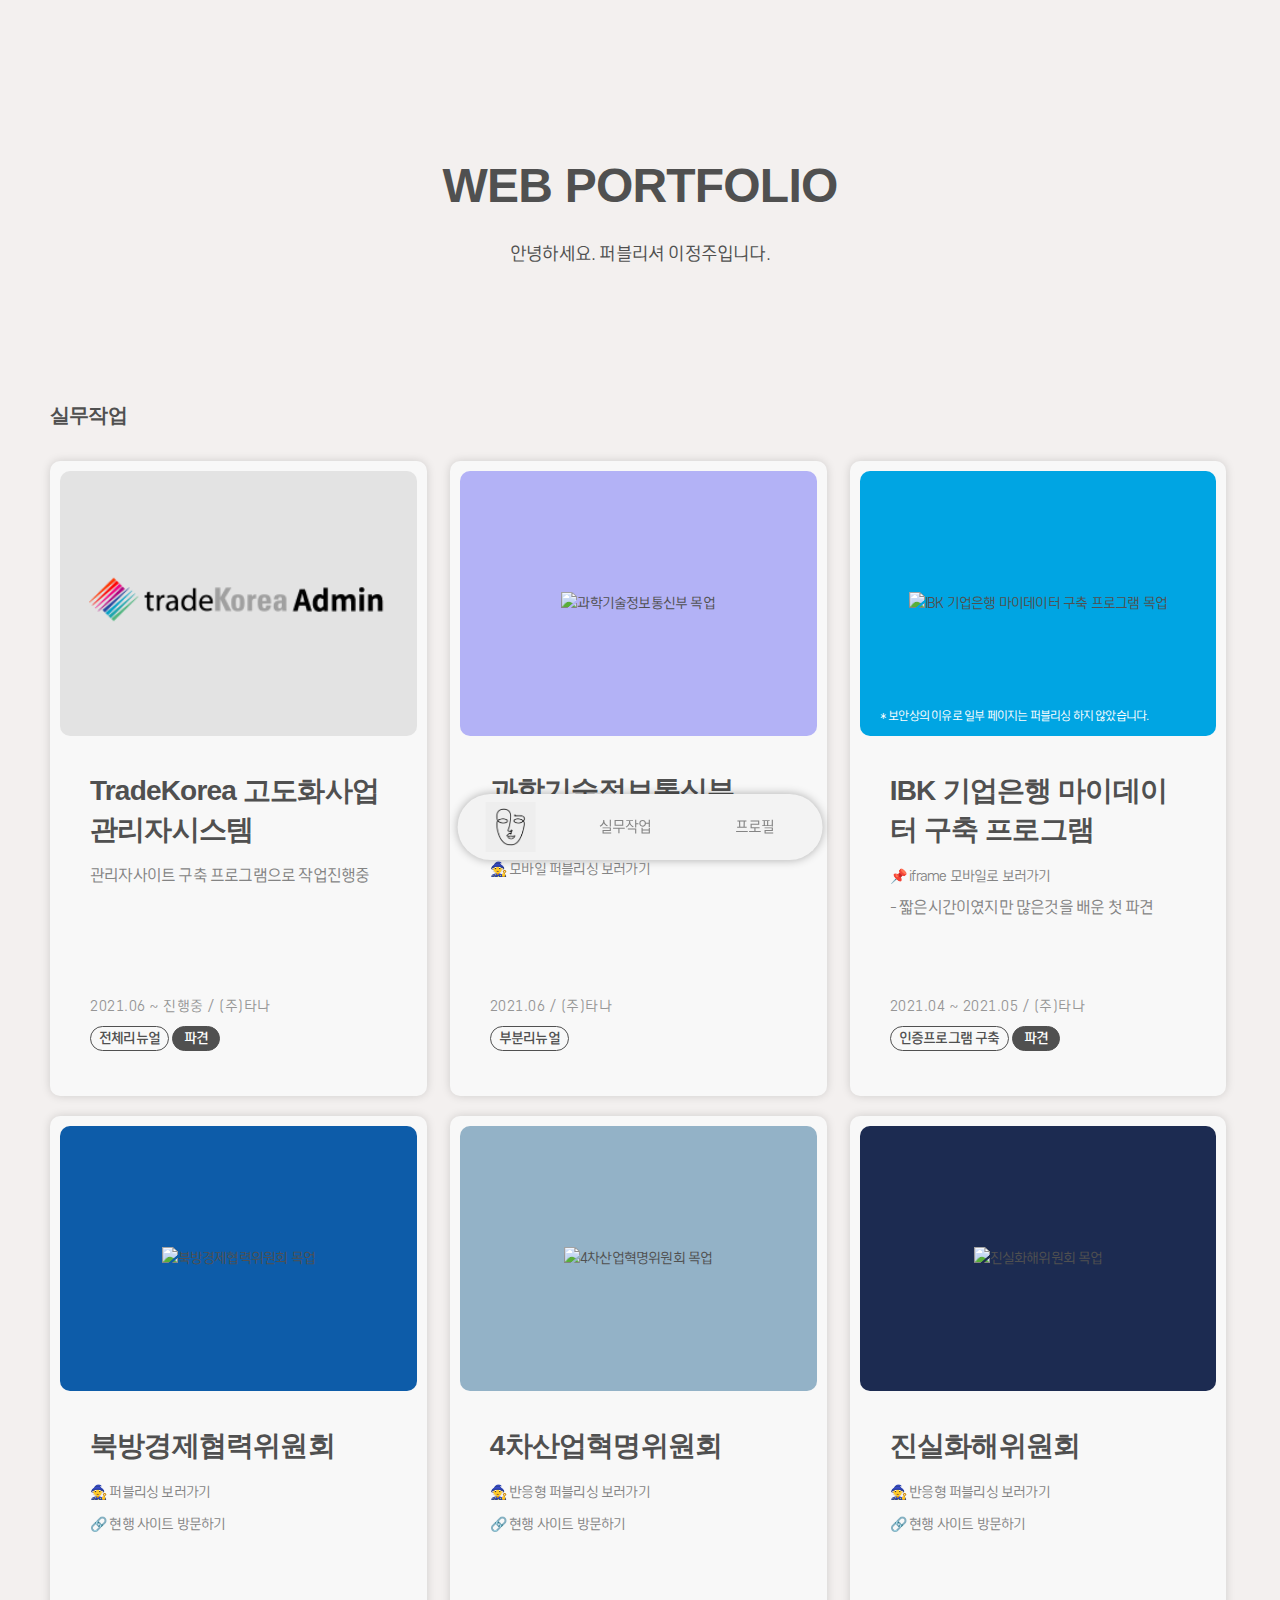
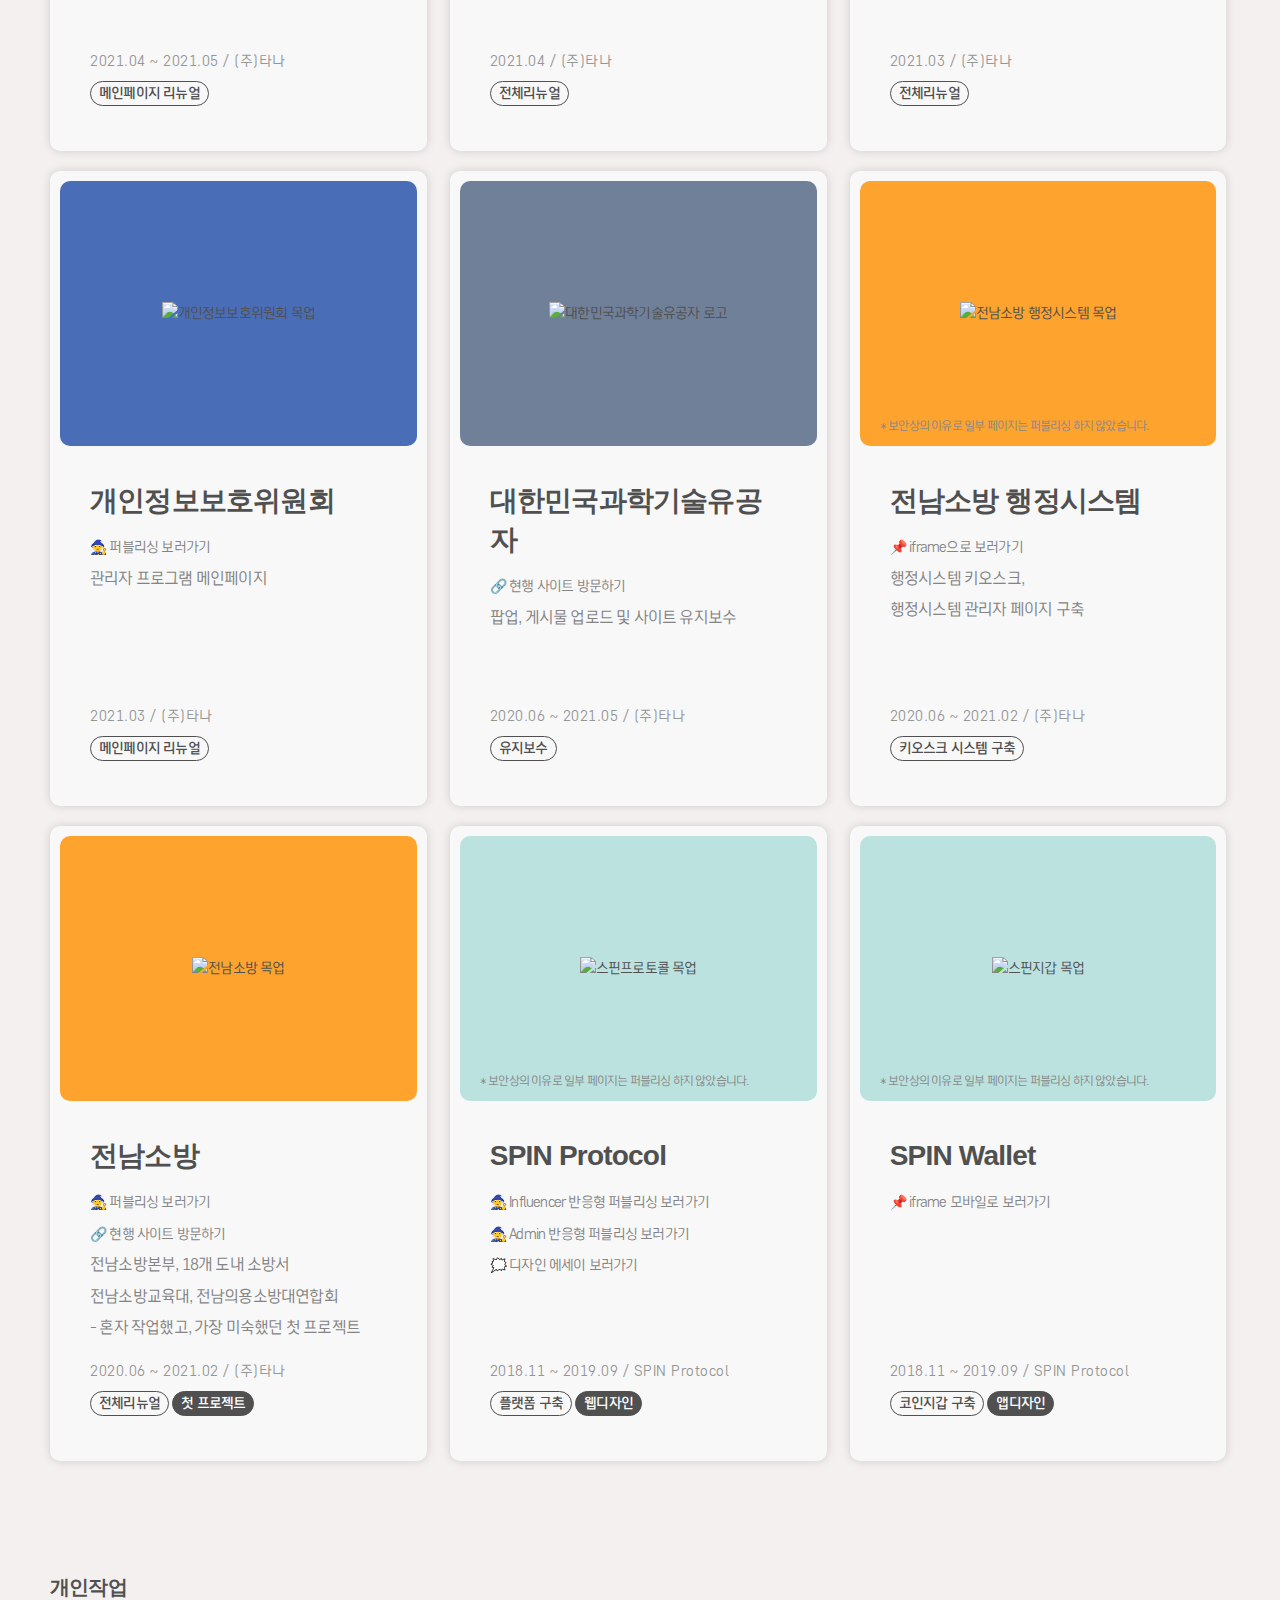
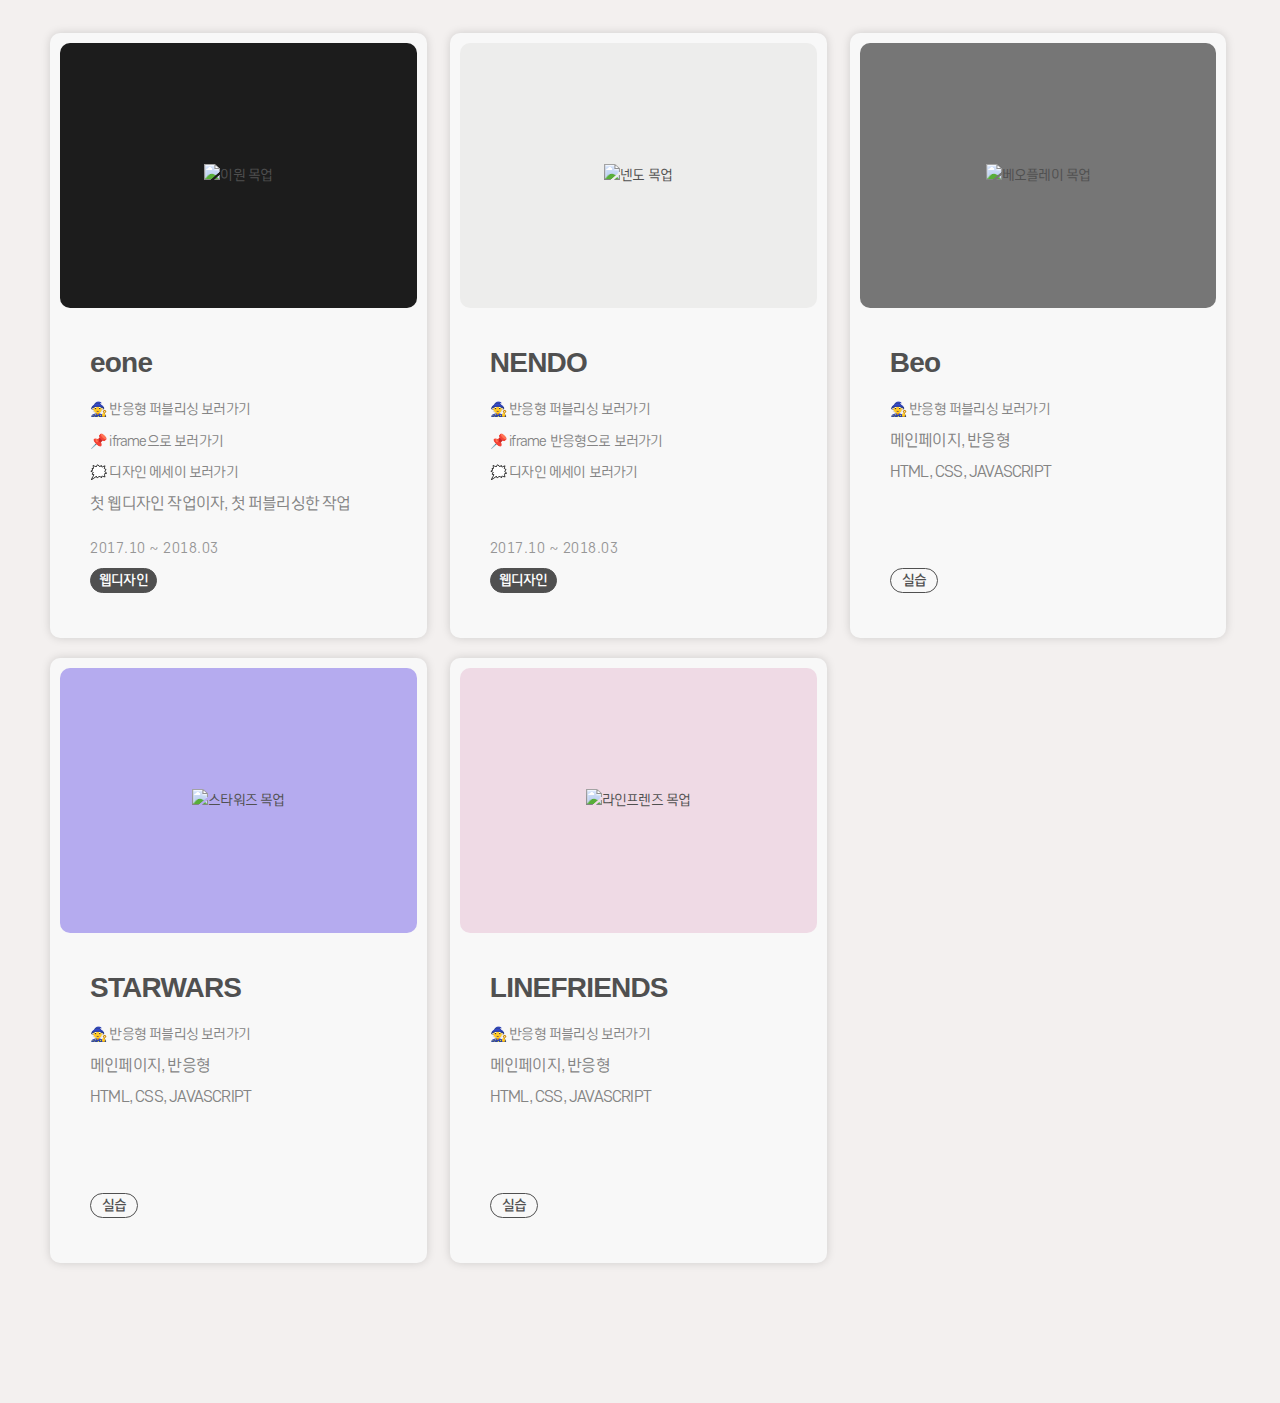
==== 2021/index.html @ 290781a1 "Add files via upload" ====
<!DOCTYPE html>
<html lang="ko">
<head>
    <title>2021 포트폴리오 작업</title>
    <meta charset="UTF-8"/>
    <meta http-equiv="X-UA-Compatible" content="IE=Edge"/>
    <meta name="viewport" content="width=device-width,initial-scale=1.0,minimum-scale=1.0,maximum-scale=1.0"/>
    <meta name="title" content="포트폴리오"/>
    <meta name="keywords" content="포트폴리오"/>
    <meta name="description" content="2021 이정주 포트폴리오에 대한 정보를 제공합니다."/>
    <link rel="stylesheet" href="css/2021_index.css" />
    <link rel="icon" href="images/favicon.ico" type="image/x-icon" />
    <script src="https://code.jquery.com/jquery-3.6.0.min.js" integrity="sha256-/xUj+3OJU5yExlq6GSYGSHk7tPXikynS7ogEvDej/m4=" crossorigin="anonymous"></script>
</head>
<body class="wrap">
	<header>
		<div class="container">
			<h1>WEB PORTFOLIO</h1>
			<p>안녕하세요. 퍼블리셔 이정주입니다.</p>
        </div>
	</header>
	<main>
		<div class="container">
<!-- s : 실무작업 -->
            <h2 id="work1">실무작업</h2>
            <ol class="area">
                <li>
                    <div class="thumb" style="background-color: #e3e3e3;">
                        <a href="#" target="_blank">
                            <img class="trk" src="images/logo_trk.png" alt="trk 고도화사업 관리자시스템"/>
                        </a>
                    </div>
                    <div class="inbox_wrap">
                        <h3 class="tit">TradeKorea 고도화사업 관리자시스템</h3>
                        <ul class="link">
                            <!-- <li><a href="#" target="_blank">🧙 반응형 퍼블리싱 보러가기</a></li> -->
                            <li>관리자사이트 구축 프로그램으로 작업진행중</li>
                        </ul>
                        <div class="sub">
                            <span class="info">2021.06 ~ 진행중 / (주)타나</span>
                            <em class="tag1">전체리뉴얼</em>
                            <em class="tag2">파견</em>
                        </div>
                    </div>
                </li>
                <li>
                    <div class="thumb" style="background-color: #b3b2f6;">
                        <a href="https://jungjooo.github.io/portfolio/tana/msit/login-msit.html" target="_blank">
                            <img src="https://jungjooo.github.io/portfolio/images/device_msit.png" alt="과학기술정보통신부 목업"/>
                        </a>
                    </div>
                    <div class="inbox_wrap">
                        <h3 class="tit">과학기술정보통신부</h3>
                        <ul class="link">
                            <li><a href="https://jungjooo.github.io/portfolio/tana/msit/login-msit.html" target="_blank">🧙 로그인 퍼블리싱 보러가기</a></li>
                            <li><a href="https://jungjooo.github.io/portfolio/tana/msit/main-msit-mobile.html" target="_blank">🧙 모바일 퍼블리싱 보러가기</a></li>
                            <!-- <li>클라이언트가 원하는 방식의 폴더관리와 기존에 있던 마크업을 유지하면서 클래스 추가로 작업하다보니 작은 프로젝트였지만 어려움이 있었다.</li> -->
                        </ul>
                        <div class="sub">
                            <span class="info">2021.06 / (주)타나</span>
                            <em class="tag1">부분리뉴얼</em>
                        </div>
                    </div>
                </li>
                <!-- <li>
                    <div class="thumb" style="background-color: #ffe2d8;">
                        <a href="#" target="_blank">
                            <img src="https://jungjooo.github.io/portfolio/images/device_tago.png" alt="tago 목업"/>
                        </a>
                    </div>
                    <div class="inbox_wrap">
                        <h3 class="tit">TAGO 타고</h3>
                        <ul class="link">
                            <li><a href="#" target="_blank">🔗 현행 사이트 방문하기</a></li>
                            <li>참여율 20%</li>
                        </ul>
                        <div class="sub">
                            <span class="info">2021.04 ~ 2021.05 / (주)타나</span>
                            <em class="tag1">신규사이트 구축</em>
                        </div>
                    </div>
                </li> -->
                <li>
                    <div class="thumb" style="background-color: #00a5e3;">
                        <a href="https://jungjooo.github.io/portfolio-design/iframe/mobile_ibk.html" target="_blank">
                            <img src="https://jungjooo.github.io/portfolio/images/device_ibk.png" alt="IBK 기업은행 마이데이터 구축 프로그램 목업"/>
                            <p class="cw">* 보안상의 이유로 일부 페이지는 퍼블리싱 하지 않았습니다.</p>
                        </a>
                    </div>
                    <div class="inbox_wrap">
                        <h3 class="tit">IBK 기업은행 마이데이터 구축 프로그램</h3>
                        <ul class="link">
                            <li><a href="https://jungjooo.github.io/portfolio-design/iframe/mobile_ibk.html" target="_blank">📌 iframe 모바일로 보러가기</a></li>
                            <li>- 짧은시간이였지만 많은것을 배운 첫 파견</li>
                            <!-- <li>파견, 기획, 디자인, 개발 부서와 협업하여 프로젝트를 진행</li> -->
                            <!-- <li>1달밖에 안되지만 가장 힘들었던 프로젝트, 왜냐하면 처음으로 혼자 파견을 나갔기 때문이다.
                                어떻게 이겨냈느냐면 처음써보는 웹스퀘어라서...그 부담감때문에 힘들었는데 개발자분들과의 협업으로 서로 양보하면서
                                마크업과 태그들을 정리하면서 프로젝트를 진행하였기 때문에 수월하게 진행할 수 있었던 것 같다.</li> -->
                        </ul>
                        <div class="sub">
                            <span class="info">2021.04 ~ 2021.05 / (주)타나</span>
                            <em class="tag1">인증프로그램 구축</em>
                            <em class="tag2">파견</em>
                        </div>
                    </div>
                </li>
                <li>
                    <div class="thumb" style="background-color: #0d5ca9;">
                        <a href="https://jungjooo.github.io/portfolio/tana/bukbang/main.html" target="_blank">
                            <img src="https://jungjooo.github.io/portfolio/images/device_bukbang.png" alt="북방경제협력위원회 목업"/>
                        </a>
                    </div>
                    <div class="inbox_wrap">
                        <h3 class="tit">북방경제협력위원회</h3>
                        <ul class="link">
                            <li><a href="https://jungjooo.github.io/portfolio/tana/bukbang/main.html" target="_blank">🧙 퍼블리싱 보러가기</a></li>
                            <li><a href="https://www.bukbang.go.kr/bukbang/" target="_blank">🔗 현행 사이트 방문하기</a></li>
                        </ul>
                        <div class="sub">
                            <span class="info">2021.04 ~ 2021.05 / (주)타나</span>
                            <em class="tag1">메인페이지 리뉴얼</em>
                        </div>
                    </div>
                </li>
                <li>
                    <div class="thumb" style="background-color: #93b2c7;">
                        <a href="https://jungjooo.github.io/portfolio/tana/4th-ir/directory.html" target="_blank">
                            <img src="https://jungjooo.github.io/portfolio/images/device_4th.png" alt="4차산업혁명위원회 목업"/>
                        </a>
                    </div>
                    <div class="inbox_wrap">
                        <h3 class="tit">4차산업혁명위원회</h3>
                        <ul class="link">
                            <li><a href="https://jungjooo.github.io/portfolio/tana/4th-ir/kr_main.html" target="_blank">🧙 반응형 퍼블리싱 보러가기</a></li>
                            <li><a href="https://www.4th-ir.go.kr/" target="_blank">🔗 현행 사이트 방문하기</a></li>
                        </ul>
                        <div class="sub">
                            <span class="info">2021.04 / (주)타나</span>
                            <em class="tag1">전체리뉴얼</em>
                        </div>
                    </div>
                </li>
                <li>
                    <div class="thumb" style="background-color: #1c2b51;">
                        <a href="https://jungjooo.github.io/portfolio/tana/jinsil/directory.html" target="_blank">
                            <img src="https://jungjooo.github.io/portfolio/images/device_jinsil.png" alt="진실화해위원회 목업"/>
                        </a>
                    </div>
                    <div class="inbox_wrap">
                        <h3 class="tit">진실화해위원회</h3>
                        <ul class="link">
                            <li><a href="https://jungjooo.github.io/portfolio/tana/jinsil/main.html" target="_blank">🧙 반응형 퍼블리싱 보러가기</a></li>
                            <li><a href="https://www.jinsil.go.kr/jinsil/" target="_blank">🔗 현행 사이트 방문하기</a></li>
                        </ul>
                        <div class="sub">
                            <span class="info">2021.03 / (주)타나</span>
                            <em class="tag1">전체리뉴얼</em>
                        </div>
                    </div>
                </li>
                <li>
                    <div class="thumb" style="background-color: #496eb7;">
                        <a href="https://jungjooo.github.io/portfolio/tana/pipc/login.html" target="_blank">
                            <img src="https://jungjooo.github.io/portfolio/images/device_pipc.png" alt="개인정보보호위원회 목업"/>
                        </a>
                    </div>
                    <div class="inbox_wrap">
                        <h3 class="tit">개인정보보호위원회</h3>
                        <ul class="link">
                            <li><a href="https://jungjooo.github.io/portfolio/tana/pipc/login.html" target="_blank">🧙 퍼블리싱 보러가기</a></li>
                            <li>관리자 프로그램 메인페이지</li>
                        </ul>
                        <div class="sub">
                            <span class="info">2021.03 / (주)타나</span>
                            <em class="tag1">메인페이지 리뉴얼</em>
                        </div>
                    </div>
                </li>
                <li>
                    <div class="thumb" style="background-color: #708099;">
                        <a href="https://www.koreascientists.kr/scientists/" target="_blank">
                            <img src="https://jungjooo.github.io/portfolio/images/device_scientists.png" alt="대한민국과학기술유공자 로고"/>
                        </a>
                    </div>
                    <div class="inbox_wrap">
                        <h3 class="tit">대한민국과학기술유공자</h3>
                        <ul class="link">
                            <li><a href="https://www.koreascientists.kr/scientists/" target="_blank">🔗 현행 사이트 방문하기</a></li>
                            <li>팝업, 게시물 업로드 및 사이트 유지보수</li>
                        </ul>
                        <div class="sub">
                            <span class="info">2020.06 ~ 2021.05 / (주)타나</span>
                            <em class="tag1">유지보수</em>
                        </div>  
                    </div>
                </li>
                <li>
                    <div class="thumb" style="background-color: #fea32d;">
                        <a href="https://jungjooo.github.io/portfolio-design/iframe/kiosk_jnsobangsystem.html" target="_blank">
                            <img src="https://jungjooo.github.io/portfolio/images/device_jnsobangsystem.png" alt="전남소방 행정시스템 목업"/>
                            <p>* 보안상의 이유로 일부 페이지는 퍼블리싱 하지 않았습니다.</p>
                        </a>
                    </div>
                    <div class="inbox_wrap">
                        <h3 class="tit">전남소방 행정시스템</h3>
                        <ul class="link">
                            <li><a href="https://jungjooo.github.io/portfolio-design/iframe/kiosk_jnsobangsystem.html" target="blank">📌 iframe으로 보러가기</a></li>
                            <li>행정시스템 키오스크,</li>
                            <li>행정시스템 관리자 페이지 구축</li>
                        </ul>
                        <div class="sub">
                            <span class="info">2020.06 ~ 2021.02 / (주)타나</span>
                            <em class="tag1">키오스크 시스템 구축</em>
                        </div>
                    </div>
                </li>
                <li>
                    <div class="thumb" style="background-color: #fea32d;">
                        <a href="https://jungjooo.github.io/portfolio/tana/tana/jnsobang/directory.html" target="_blank">
                            <img src="https://jungjooo.github.io/portfolio/images/device_jnsobang.png" alt="전남소방 목업"/>
                        </a>
                    </div>
                    <div class="inbox_wrap">
                        <h3 class="tit">전남소방</h3>
                        <ul class="link">
                            <li><a href="https://jungjooo.github.io/portfolio/tana/jnsobang/directory.html" target="_blank">🧙 퍼블리싱 보러가기</a></li>
                            <li><a href="https://www.jnsobang.go.kr/jnsobang/" target="_blank">🔗 현행 사이트 방문하기</a></li>
                            <li>전남소방본부, 18개 도내 소방서</li>
                            <li>전남소방교육대, 전남의용소방대연합회</li>
                            <li>- 혼자 작업했고, 가장 미숙했던 첫 프로젝트</li>
                            <!-- <li>이것을 계기로 파일과 폴더 정리의 중요성을 알게되었다.</li>
                            <li>처음으로 큰 프로젝트를 처음으로 맡아서 해보아서 다사다난했지만 많은 시행착오를 겪었고, 부족한점과 배워야할점을 실전경험을 통해 알 수 있었다.</li>
                            <li>scss로 작업하다가 회사공유파일에 넣고 작업하다가 파일이 손실이 되어서 남아있는 style.css로 작업하다보니 더 복잡해졌고 어려움이 많았던 작업이였다.</li>
                            <li>CMS 솔루션을 처음 사용해보았고 사이트구성부터 메뉴, 게시판 생성부터 관리까지 해보았던 경험이 있다.</li>
                            <li>단독으로 프로젝트를 맡아서 개발자 1명, 디자이너 1명으로 이루어져서 프로젝트를 진행해보았다.</li> -->
                        </ul>
                        <div class="sub">
                            <span class="info">2020.06 ~ 2021.02 / (주)타나</span>
                            <em class="tag1">전체리뉴얼</em>
                            <em class="tag2">첫 프로젝트</em>
                        </div>
                    </div>
                </li>
                <li>
                    <div class="thumb" style="background-color: #bbe2df;">
                        <a href="https://jungjooo.github.io/portfolio/spin/spin/login.html" target="_blank">
                            <img src="https://jungjooo.github.io/portfolio/images/device_spin.png" alt="스핀프로토콜 목업"/>
                            <p>* 보안상의 이유로 일부 페이지는 퍼블리싱 하지 않았습니다.</p>
                        </a>
                    </div>
                    <div class="inbox_wrap">
                        <h3 class="tit">SPIN Protocol</h3>
                        <ul class="link">
                            <li><a href="https://jungjooo.github.io/portfolio/spin/spin/login.html" target="_blank">🧙 Influencer 반응형 퍼블리싱 보러가기</a></li>
                            <li><a href="https://jungjooo.github.io/portfolio/spin/spin/admin/dash_board.html" target="_blank">🧙 Admin 반응형 퍼블리싱 보러가기</a></li>
                            <li><a href="https://jungjooo.github.io/portfolio-design/essay/essay_wrap/essay_spin.html" target="_blank">🗯️ 디자인 에세이 보러가기</a></li>
                        </ul>
                        <div class="sub">
                            <span class="info">2018.11 ~ 2019.09 / SPIN Protocol</span>
                            <em class="tag1">플랫폼 구축</em>
                            <em class="tag2">웹디자인</em>
                        </div>
                    </div>
                </li>
                <li>
                    <div class="thumb" style="background-color: #bbe2df;">
                        <a href="https://jungjooo.github.io/portfolio-design/iframe/mobile_spinwallet.html" target="_blank">
                            <img src="https://jungjooo.github.io/portfolio/images/device_spinwallet.png" alt=" 스핀지갑 목업"/>
                            <p>* 보안상의 이유로 일부 페이지는 퍼블리싱 하지 않았습니다.</p>
                        </a>
                    </div>
                    <div class="inbox_wrap">
                        <h3 class="tit">SPIN Wallet</h3>
                        <ul class="link">
                            <li><a href="https://jungjooo.github.io/portfolio-design/iframe/mobile_spinwallet.html" target="_blank">📌 iframe 모바일로 보러가기</a></li>
                        </ul>
                        <div class="sub">
                            <span class="info">2018.11 ~ 2019.09 / SPIN Protocol</span>
                            <em class="tag1">코인지갑 구축</em>
                            <em class="tag2">앱디자인</em>
                        </div>
                    </div>
                </li>
            </ol>
<!-- e : 실무작업 -->
<!-- s : 개인작업 -->
            <h2 id="work2">개인작업</h2>
            <ol class="area">
                <li>
                    <div class="thumb" style="background-color: #1c1c1c;">
                        <a href="https://jungjooo.github.io/portfolio/eone/eone.html" target="_blank">
                            <img src="https://jungjooo.github.io/portfolio/images/device_eone.png" alt="이원 목업"/>
                        </a>
                    </div>
                    <div class="inbox_wrap">
                        <h3 class="tit">eone</h3>
                        <ul class="link">
                            <li><a href="https://jungjooo.github.io/portfolio/eone/eone.html" target="_blank">🧙 반응형 퍼블리싱 보러가기</a></li>
                            <li><a href="https://jungjooo.github.io/portfolio-design/iframe/pc_eone.html" target="_blank">📌 iframe으로 보러가기</a></li>
                            <li><a href="https://jungjooo.github.io/portfolio-design/essay/essay_wrap/essay_eone.html" target="_blank">🗯️ 디자인 에세이 보러가기</a></li>
                            <li>첫 웹디자인 작업이자, 첫 퍼블리싱한 작업</li>
                        </ul>
                        <div class="sub">
                            <span class="info">2017.10 ~ 2018.03</span>
                            <em class="tag2">웹디자인</em>
                        </div>
                    </div>
                </li>
                <li>
                    <div class="thumb" style="background-color: #ededec;">
                        <a href="https://jungjooo.github.io/portfolio/nendo/nendo.html" target="_blank">
                            <img src="https://jungjooo.github.io/portfolio/images/device_nendo.png" alt="넨도 목업"/>
                        </a>
                    </div>
                    <div class="inbox_wrap">
                        <h3 class="tit">NENDO</h3>
                        <ul class="link">
                            <li><a href="https://jungjooo.github.io/portfolio/nendo/nendo.html" target="_blank">🧙 반응형 퍼블리싱 보러가기</a></li>
                            <li><a href="https://jungjooo.github.io/portfolio-design/iframe/response_nendo.html" target="_blank">📌 iframe 반응형으로 보러가기</a></li>
                            <li><a href="https://jungjooo.github.io/portfolio-design/essay/essay_wrap/essay_nendo.html" target="_blank">🗯️ 디자인 에세이 보러가기</a></li>
                        </ul>
                        <div class="sub">
                            <span class="info">2017.10 ~ 2018.03</span>
                            <em class="tag2">웹디자인</em>
                        </div>
                    </div>
                </li>
                <li>
                    <div class="thumb" style="background-color: #767676;">
                        <a href="https://jungjooo.github.io/portfolio/beo/beo.html" target="_blank">
                            <img src="https://jungjooo.github.io/portfolio/images/device_beo.png" alt="베오플레이 목업"/>
                        </a>
                    </div>
                    <div class="inbox_wrap">
                        <h3 class="tit">Beo</h3>
                        <ul class="link">
                            <li><a href="https://jungjooo.github.io/portfolio/beo/beo.html" target="_blank">🧙 반응형 퍼블리싱 보러가기</a></li>
                            <li>메인페이지, 반응형</li>
                            <li>HTML, CSS, JAVASCRIPT</li>
                        </ul>
                        <div class="sub">
                            <em class="tag1">실습</em>
                        </div>
                    </div>
                </li>
                <li>
                    <div class="thumb" style="background-color: #b5abef;">
                        <a href="https://jungjooo.github.io/portfolio/starwars/starwars.html" target="_blank">
                            <img src="https://jungjooo.github.io/portfolio/images/device_sta.png" alt="스타워즈 목업"/>
                        </a>
                    </div>
                    <div class="inbox_wrap">
                        <h3 class="tit">STARWARS</h3>
                        <ul class="link">
                            <li><a href="https://jungjooo.github.io/portfolio/starwars/starwars.html" target="_blank">🧙 반응형 퍼블리싱 보러가기</a></li>
                            <li>메인페이지, 반응형</li>
                            <li>HTML, CSS, JAVASCRIPT</li>
                        </ul>
                        <div class="sub">
                            <em class="tag1">실습</em>
                        </div>
                    </div>
                </li>
                <li>
                    <div class="thumb" style="background-color: #efdae5;">
                        <a href="https://jungjooo.github.io/portfolio/linefriends/linefriends.html" target="_blank">
                            <img src="https://jungjooo.github.io/portfolio/images/device_line.png" alt="라인프렌즈 목업"/>
                        </a>
                    </div>
                    <div class="inbox_wrap">
                        <h3 class="tit">LINEFRIENDS</h3>
                        <ul class="link">
                            <li><a href="https://jungjooo.github.io/portfolio/linefriends/linefriends.html" target="_blank">🧙 반응형 퍼블리싱 보러가기</a></li>
                            <li>메인페이지, 반응형</li>
                            <li>HTML, CSS, JAVASCRIPT</li>
                        </ul>
                        <div class="sub">
                            <em class="tag1">실습</em>
                        </div>
                    </div>
                </li>
            </ol>
<!-- e : 개인작업 -->
        </div>
    </main>
    <nav>
        <ul class="gnb_menu">
            <li><a href="index.html"></a></li>
            <li><a class="work1_link" href="index.html">실무작업</a></li>
            <li><a href="profile.html">프로필</a></li>
        </ul>
    </nav>
    <!-- <script>
        $(document).ready(function() {
            var work1 = $("#work1").position();
            var work2 = $("#work2").position();
            $('.work1_link').click(function() {
                $('html, body').animate({scrollTop: work1.top}, 500);
                return false;
            });
            $('.work2_link').click(function() {
                $('html, body').animate({scrollTop: work2.top}, 500);
                return false;
            });
        });
    </script> -->
    
<ul style="display: none;">
    <li>🍔</li>
    <li>😀</li>
    <li>🙅🏻‍♀️</li>
    <li>🐛</li>
    <li>🎛</li>
    <li>🤯</li>
    <li>🎯</li>
    <li>📕</li>
    <li>5️⃣</li>
    <li>🎨</li>
    <li>🏆</li>
    <li>👀</li>
    <li>🔥</li>
    <li>📦</li>
    <li>🌴</li>
    <li>😑</li>
    <li>👻</li>
    <li>👋</li>
    <li>🐭</li>
    <li>🥨</li>
</ul>
</body>
</html>
---- 2021/css/2021_index.css ----
@charset "utf-8";
@font-face {
	font-family: 'jjfont_core';
    font-style: normal;
    font-weight: 400;
	src:url('../font/CoreGTD4.eot');
	src:url('../font/CoreGTD4.eot?#iefix') format('embedded-opentype'),
	    url('../font/CoreGTD4.woff') format('woff'),
		url('../font/CoreGTD4.ttf') format('truetype');
}
@font-face {
	font-family: 'jjfont_core';
    font-style: normal;
    font-weight: 500;
	src:url('../font/CoreGTD5.eot');
	src:url('../font/CoreGTD5.eot?#iefix') format('embedded-opentype'),
	    url('../font/CoreGTD5.woff') format('woff'),
		url('../font/CoreGTD5.ttf') format('truetype');
}
@font-face {
	font-family: 'jjfont_core';
    font-style: normal;
    font-weight: 800;
	src:url('../font/CoreGTD8.eot');
	src:url('../font/CoreGTD8.eot?#iefix') format('embedded-opentype'),
	    url('../font/CoreGTD8.woff') format('woff'),
		url('../font/CoreGTD8.ttf') format('truetype');
}




html {
	font-size: 14px;
}
body {
	font-family: jjfont_core, 'Noto Sans KR', sans-serif;
	line-height: 1.6;
	color:#4f4e4f;
	margin:0;
	padding:0;
}
br	{
	letter-spacing: 0;
}
h1, h2, h3, h4, h5, h6 {
	font-size:1em;
}
h1, h2, h3, h4, h5, h6, div, p, dl, dt, dd, ul, ol, li, form, fieldset, blockquote, address, table, thead, tbody, tfoot, tr, td, caption, input {
	margin:0;
	padding:0;
}
ul, ol {
	list-style:none;
}
img {
	border:0;
}
table {
	width:100%;
	border-collapse: collapse;
	font-size:1em;
}
table caption {
	display:none;
}
a:link, a:visited {
	color: #848484;
	text-decoration: none;
}
a:hover {
	color: #505050;
	text-decoration: underline;
}
fieldset {
	border:0;
}
legend {
	display:none;
}
select, input, textarea {
	font:normal 1em "애플고딕", AppleGothic, "굴림", gulim, Arial, Verdana, sans-serif;
	color:#797b80;
	vertical-align:middle;
}
em {
	font-style: normal;
}
hr {
	clear:both;	
	height:0; 
	visibility:hidden; 
	overflow:hidden;
	display: none;
}







iframe{width: 100%; }
* {font-size: 14px; color: #505050; letter-spacing: -0.8px;}
.cw{color: #fff !important;}
.wrap{width:1200px;margin:0 auto;padding:160px 0 130px 0;background-color:#f3f0ef;-webkit-box-sizing:border-box;-moz-box-sizing:border-box;box-sizing:border-box}
header{padding-bottom: 30px;}
header h1{font-size:48px;line-height:50px;font-weight:800;text-align:center;-webkit-transition:all .5s ease;transition:all .5s ease}
header p {margin-top: 30px; font-size: 18px; font-weight: 400; text-align: center;}
h2{display: block; margin: 100px 0 20px 10px; font-size: 20px;}
.area{display: block; width: 100%;}
.area > li{
    display: inline-block; width: calc((100% - 130px) / 3); margin: 10px; padding: 10px;
    background-color: #f8f8f8; border-radius: 10px;
    vertical-align: top; box-shadow: 0 0 10px rgba(0,0,0,0.15);
}
.area > li.row2{width: calc((100% - 60px) / 1.5);}
.area > li:hover .inbox_wrap .link li a{color: #000;}
.area .thumb{
    position: relative; width: 100%; height: 265px; 
    display: -webkit-box; display: -ms-flexbox; display: flex; flex-direction: column;
    -webkit-box-pack: center; -ms-flex-pack: center; justify-content: center;
    -webkit-box-align: center; -ms-flex-align: center; align-items: center;
    -webkit-box-sizing: border-box; -moz-box-sizing: border-box; box-sizing: border-box;
    border-radius: 10px; -webkit-transition: all 0.15s; transition: all 0.15s;
}
.area .thumb:hover{box-shadow:13px 19px 15px rgb(17 17 17 / 25%);-webkit-transform:rotate(-4deg) translateY(-5px);transform:rotate(-4deg) translateY(-5px)}
.area .thumb img{width: 300px; -webkit-transition: all 0.1s; transition: all 0.1s;}
.area .thumb:hover img{width: 340px;}
.area .thumb p{position: absolute; bottom: 10px; left: 20px; font-size: 12px; color: #898989;}
.area .inbox_wrap{position:relative;height:350px;padding:35px 30px;-webkit-box-sizing:border-box;-moz-box-sizing:border-box;box-sizing:border-box}
.area:nth-of-type(2) .inbox_wrap{height: 320px;}
.inbox_wrap .tit{margin-bottom: 15px; font-size: 28px; line-height: 1.4;}
.inbox_wrap .tit p{font-size: 20px;}
.inbox_wrap .link li{display: block; font-size: 16px; line-height: 1.6; font-weight: 400; color: #848484}
.inbox_wrap .link li+li{margin-top: 6px;}
.inbox_wrap .link li a{height: 22px; font-weight: 400;}
.inbox_wrap .link li a:hover{font-weight: 500;}
.inbox_wrap .sub{position:absolute;bottom:35px;left:30px;display:block;width:calc(100% - 60px)}
.inbox_wrap .sub .info{display: block; width: 100%; line-height: 30px; color: #969696; letter-spacing: 0.5px;}
.inbox_wrap .sub em{display: inline-block; min-width: 30px; margin-top: 5px; padding: 0 8px; border-radius: 15px; line-height: 23px; font-weight: 500; text-align: center; vertical-align: top;}
.inbox_wrap .sub em + em{margin-right: 5px;}
.inbox_wrap .sub .tag1{border: 1px solid #505050;}
.inbox_wrap .sub .tag2{background-color: #505050; border: 1px solid #505050; color: #fff;}


/*  gnb_menu  */
.gnb_menu{
    position: fixed; bottom: 40px; left: 50%;
    transform: translateX(-50%); -webkit-transform: translateX(-50%);
    background-color: #f3f3f3; border-radius: 40px;
    box-shadow: 0 0 10px rgba(0,0,0,0.3); padding: 8px;
}
.gnb_menu li{display:inline-block;padding:0 40px;border-radius:40px;-webkit-transition:all .4s ease;transition:all .4s ease; vertical-align: top;}
.gnb_menu li:hover{background-color: #505050;}
.gnb_menu li:hover a{color: #fff;}
.gnb_menu li a{display: block; height: 50px; font-size: 15px; line-height: 50px;}
.gnb_menu li:nth-of-type(1){padding: 0 20px;}
.gnb_menu li:nth-of-type(1):hover{background-color: transparent;}
.gnb_menu li:nth-of-type(1) a{
	width: 50px;
	background: #eee url(../images/logo.png) no-repeat center;
	background-size: 30px auto;
}
@media screen and (max-width: 1200px) {
	.wrap{width: 800px; max-width: 90%;}
	.area > li{width: calc((100% - 85px) / 2); }	
}

@media screen and (max-width: 768px) {
	* {font-size: 12px; }
	.wrap{width: 90%; padding: 80px 0 10px; }
	header h1{font-size: 40px;}
	h2{margin: 40px 0 20px 10px;}
	.area > li{width: calc(100% - 40px); }
	.inbox_wrap .tit{font-size: 24px;}
	.inbox_wrap .link li{font-size: 14px;}
	.area .thumb img.trk{width: 95%;}
	.gnb_menu{
		width: 50px; bottom: 20px; border-radius: 0; background: transparent; box-shadow: none;
		left: auto; right: 10px;
		-webkit-transform: translateX(0); transform: translateX(0);
	}
	.gnb_menu li{ width: 50px; height: 50px; padding: 0; box-sizing: border-box;}
	.gnb_menu li a{text-align: center; border-radius: 50px;}
	.gnb_menu .gnb_menu_thumb{padding: 0;}
	.gnb_menu li:nth-of-type(1){padding: 0; margin-bottom: 10px;}
	.gnb_menu li:nth-of-type(1) a{
		width: 50px;
		background: #fff url(../images/logo.png) no-repeat center;
		background-size: 28px auto;
		box-shadow: 0 0 10px rgba(0,0,0,0.2);
	}
	.gnb_menu li:nth-of-type(2){display: none;}
	.gnb_menu li:nth-of-type(3) a{
		background: #fff url(../images/333.png) no-repeat center;background-size: 30px;
		transform: rotate(-8deg);-webkit-transform: rotate(-8deg);
		box-shadow: 0 0 10px rgba(0,0,0,0.2);
	}
	.gnb_menu li:nth-of-type(3) a{font-size: 0; }
	.gnb_menu .gnb_menu_thumb:hover{background-color: #fff;}
	
}
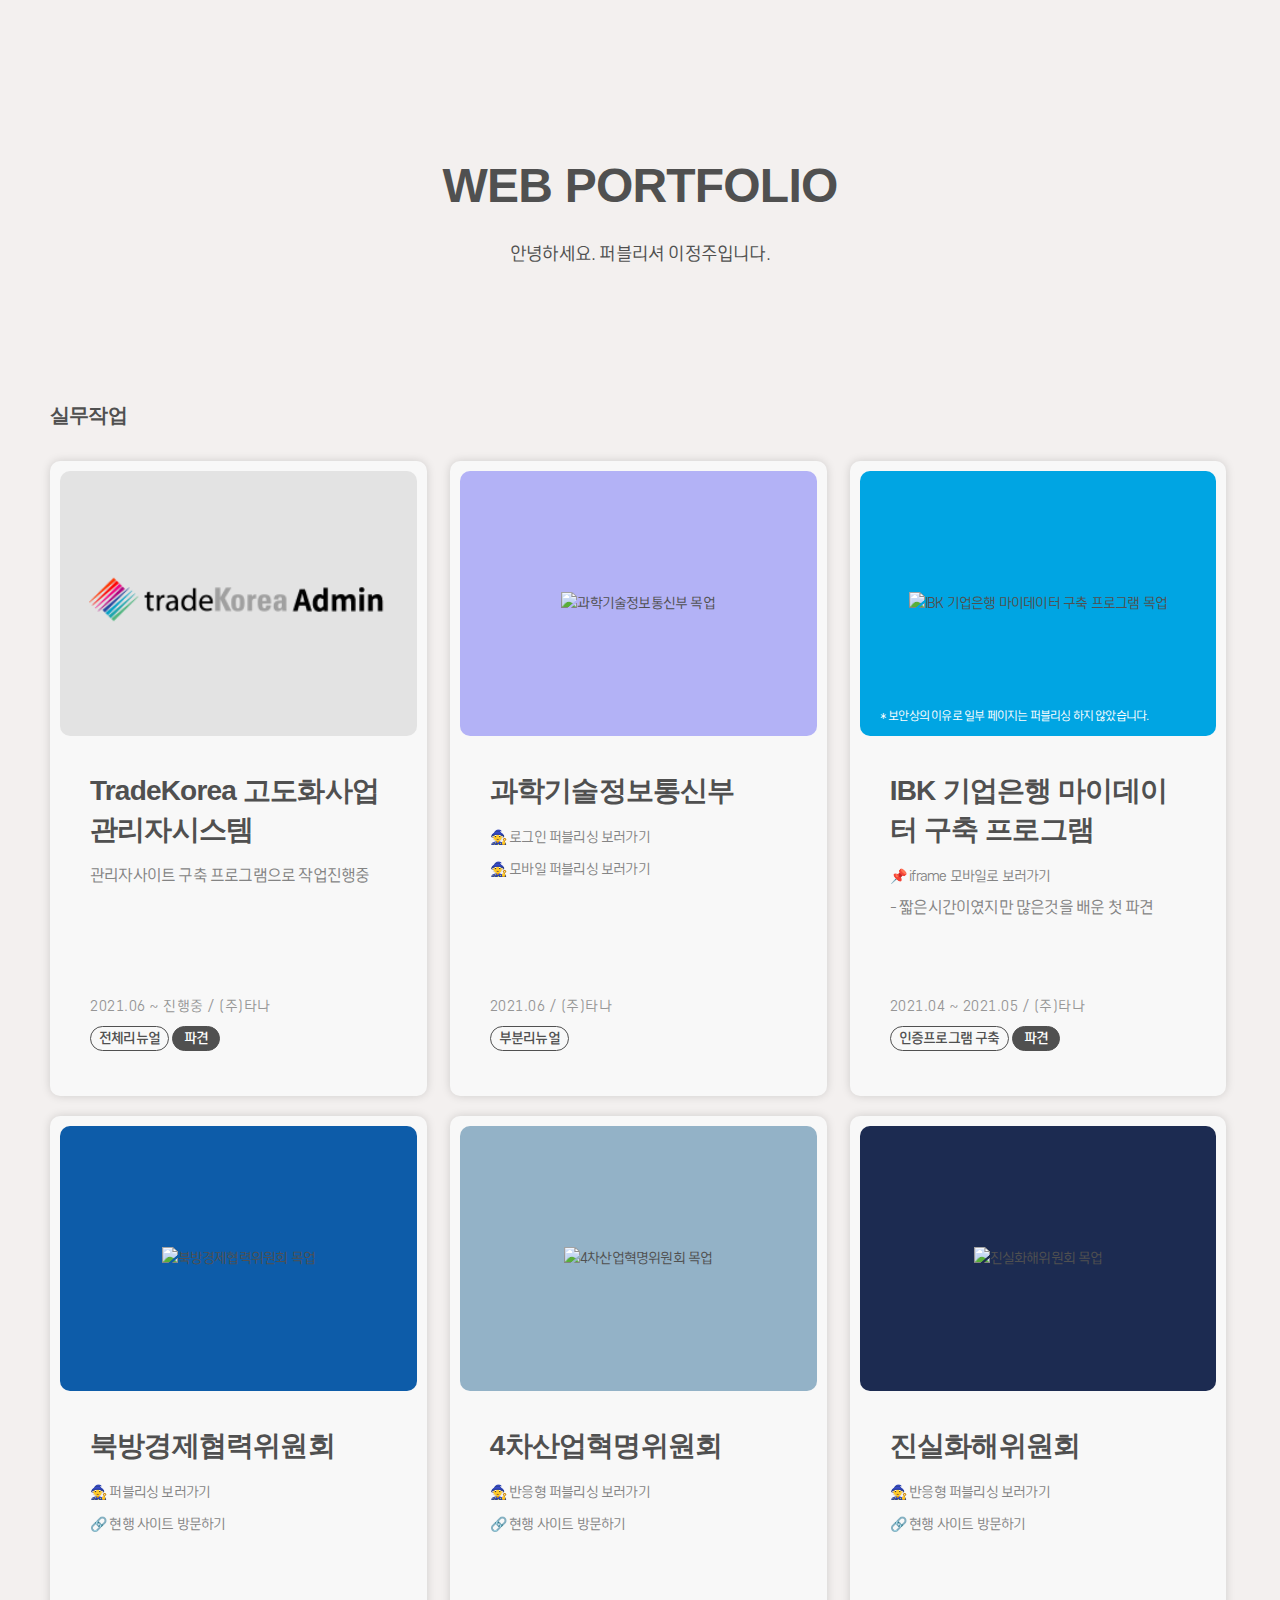
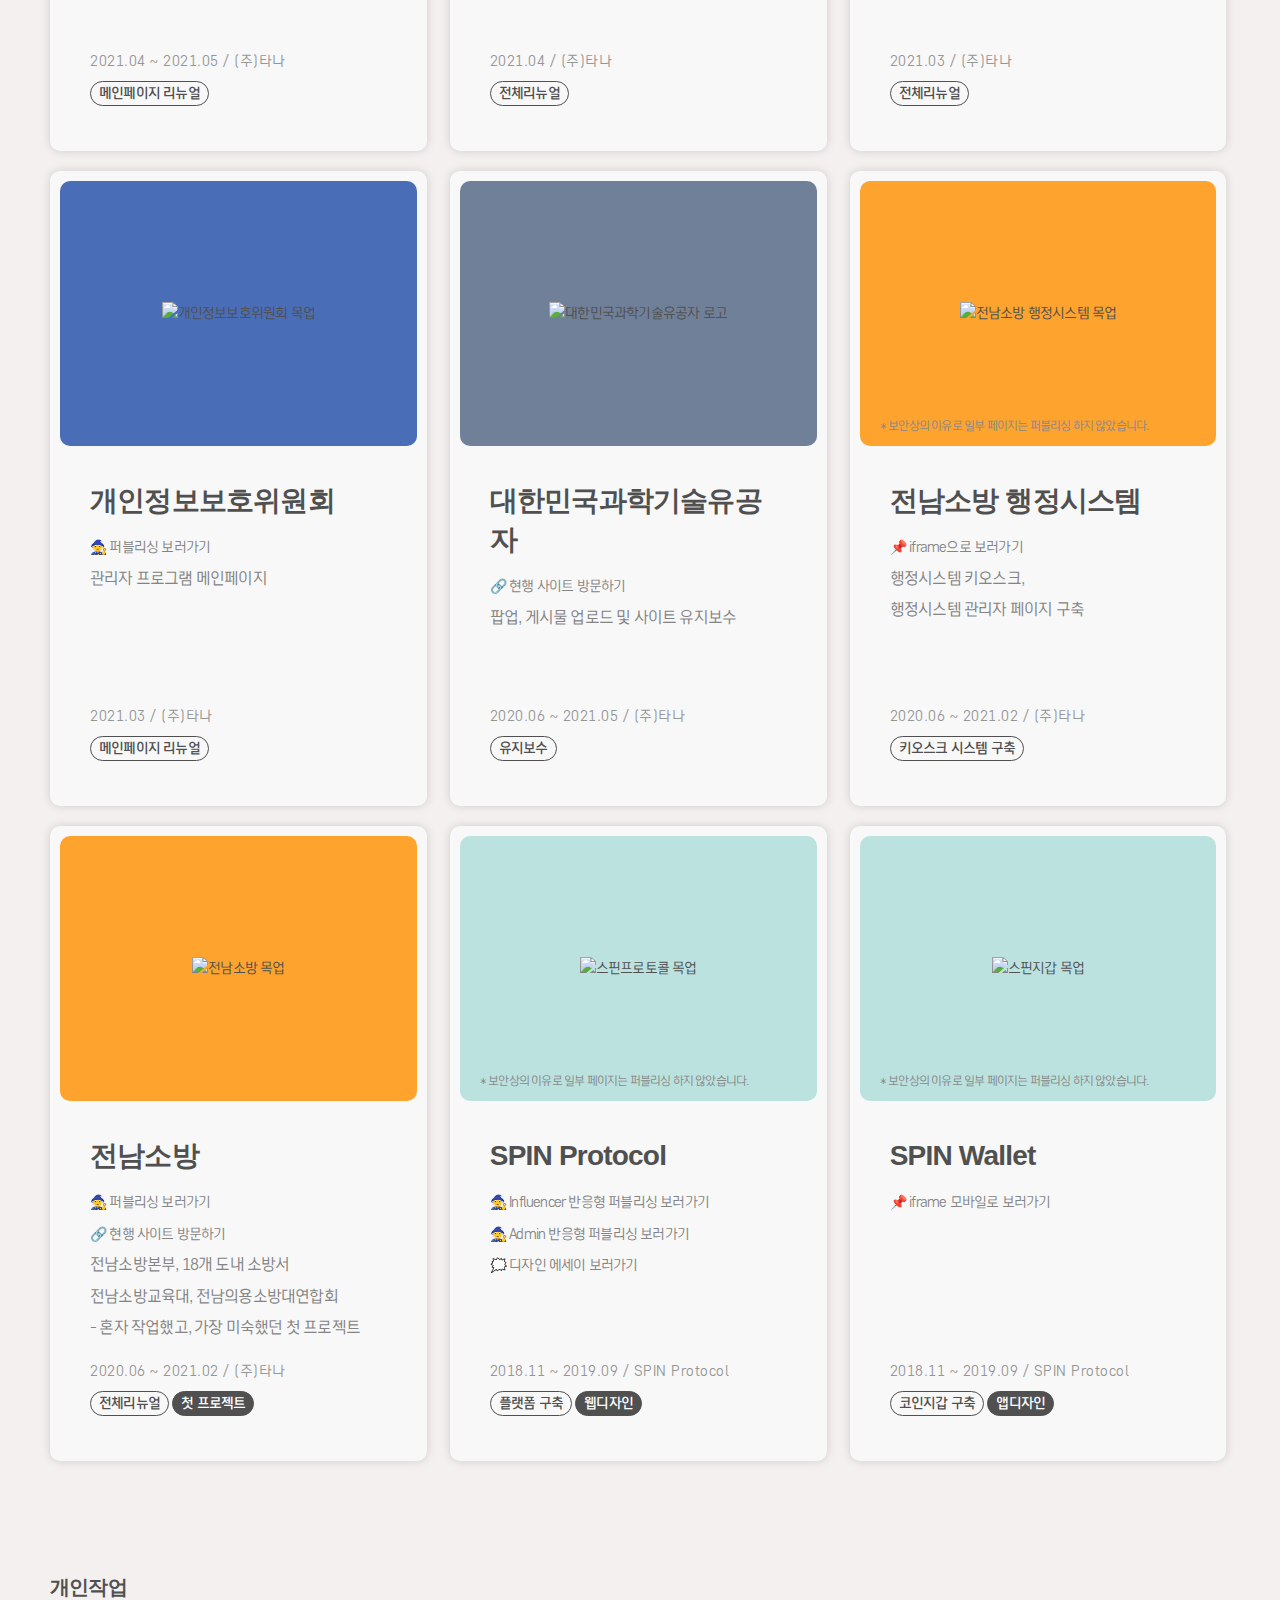
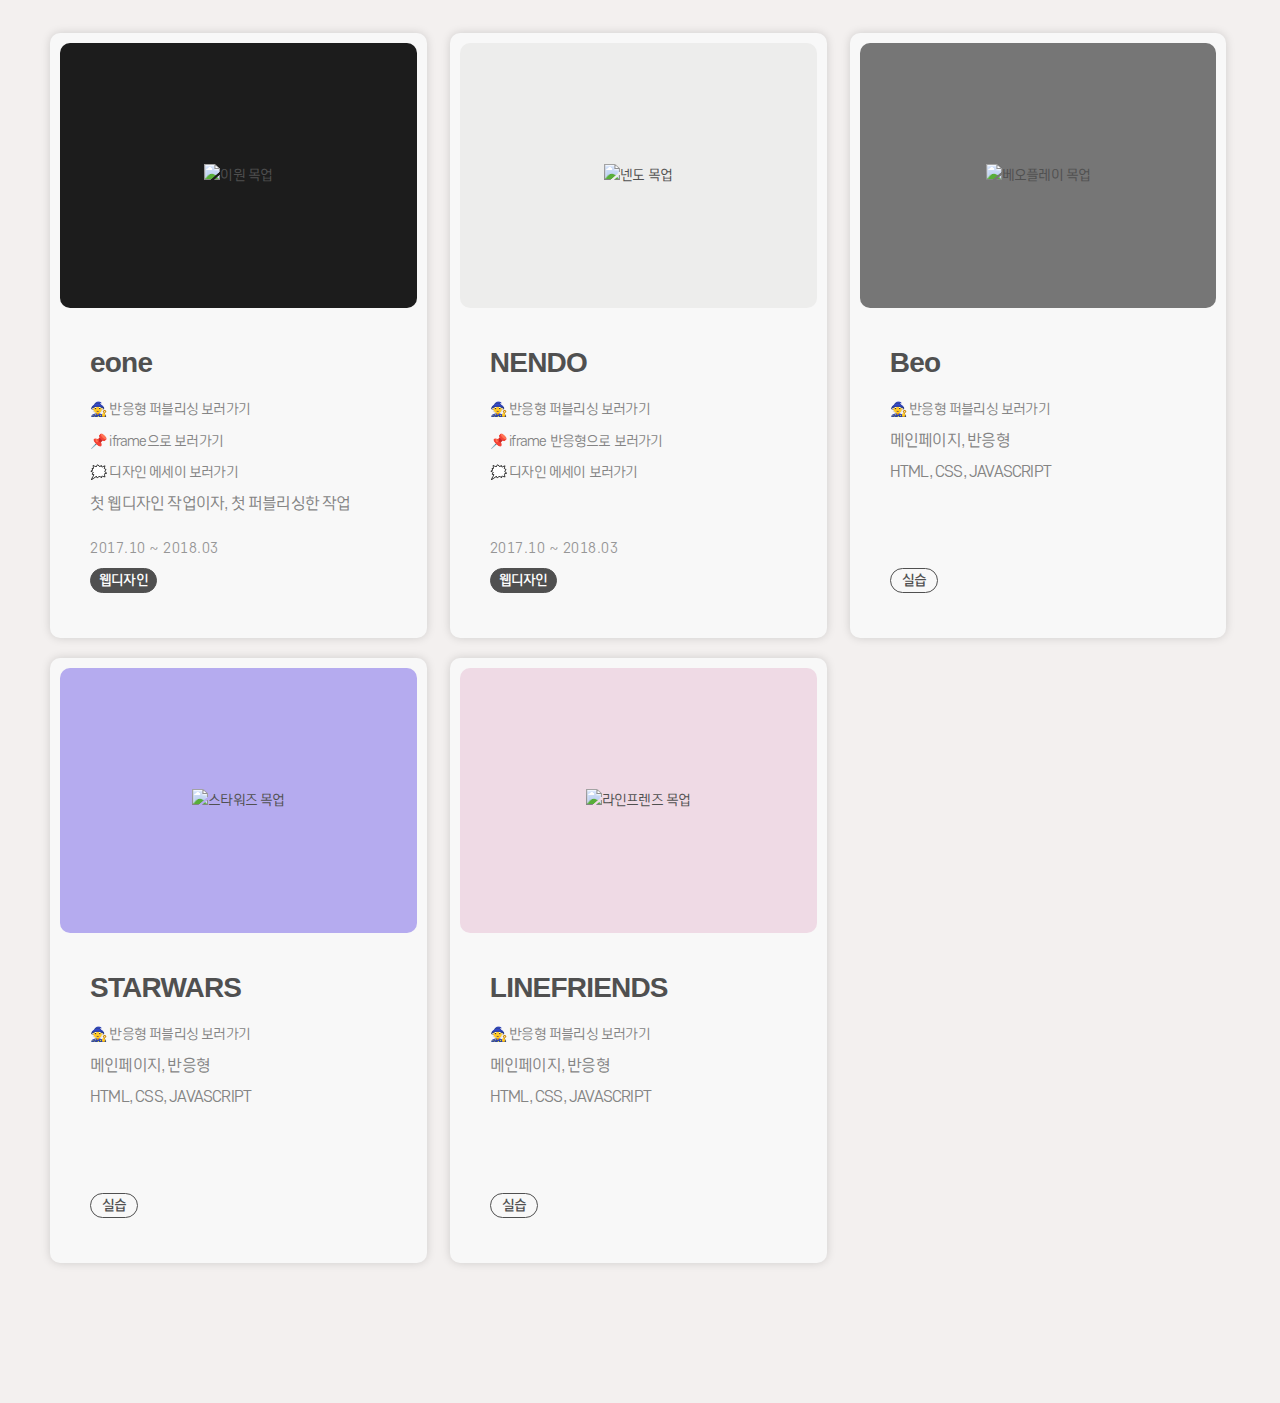
==== commit e61b2ff1: "Update index.html" ====
--- a/2021/index.html
+++ b/2021/index.html
@@ -383,13 +383,7 @@
 <!-- e : 개인작업 -->
         </div>
     </main>
-    <nav>
-        <ul class="gnb_menu">
-            <li><a href="index.html"></a></li>
-            <li><a class="work1_link" href="index.html">실무작업</a></li>
-            <li><a href="profile.html">프로필</a></li>
-        </ul>
-    </nav>
+
     <!-- <script>
         $(document).ready(function() {
             var work1 = $("#work1").position();
@@ -428,4 +422,4 @@
     <li>🥨</li>
 </ul>
 </body>
-</html>+</html>
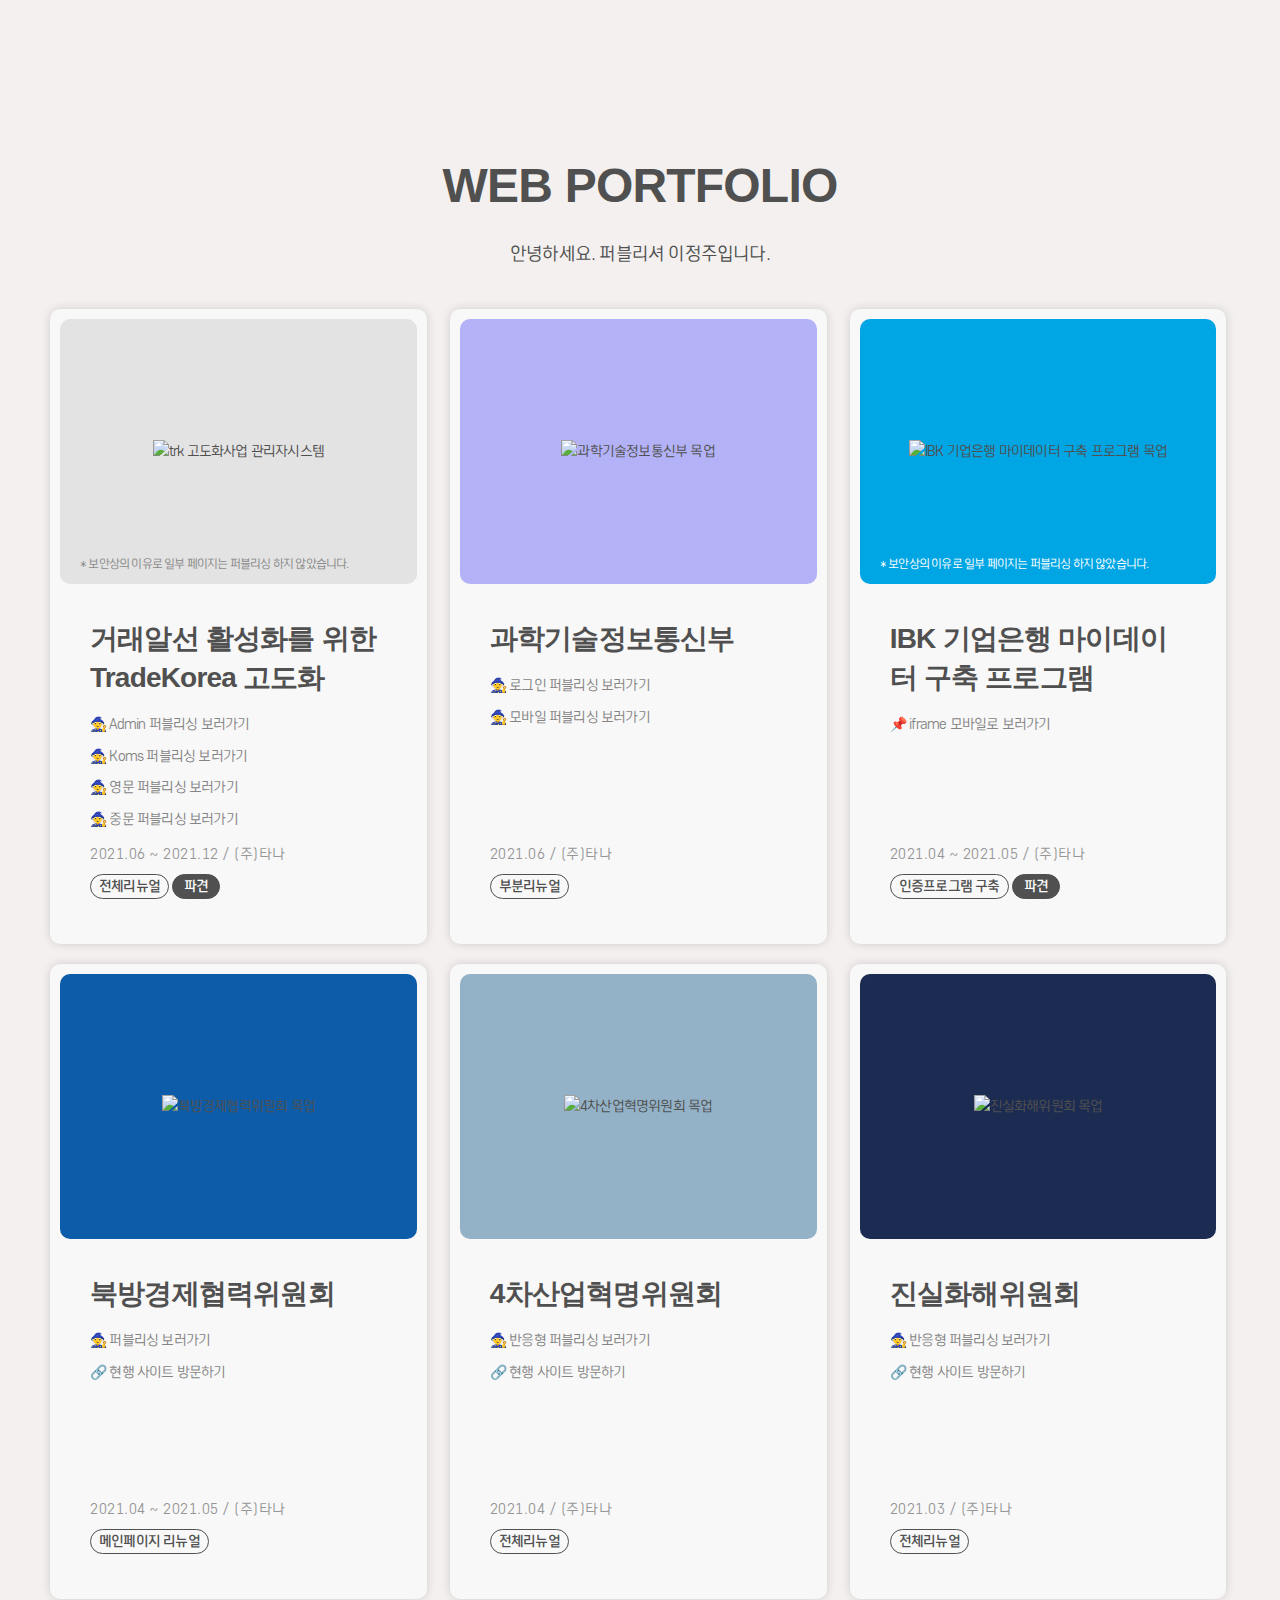
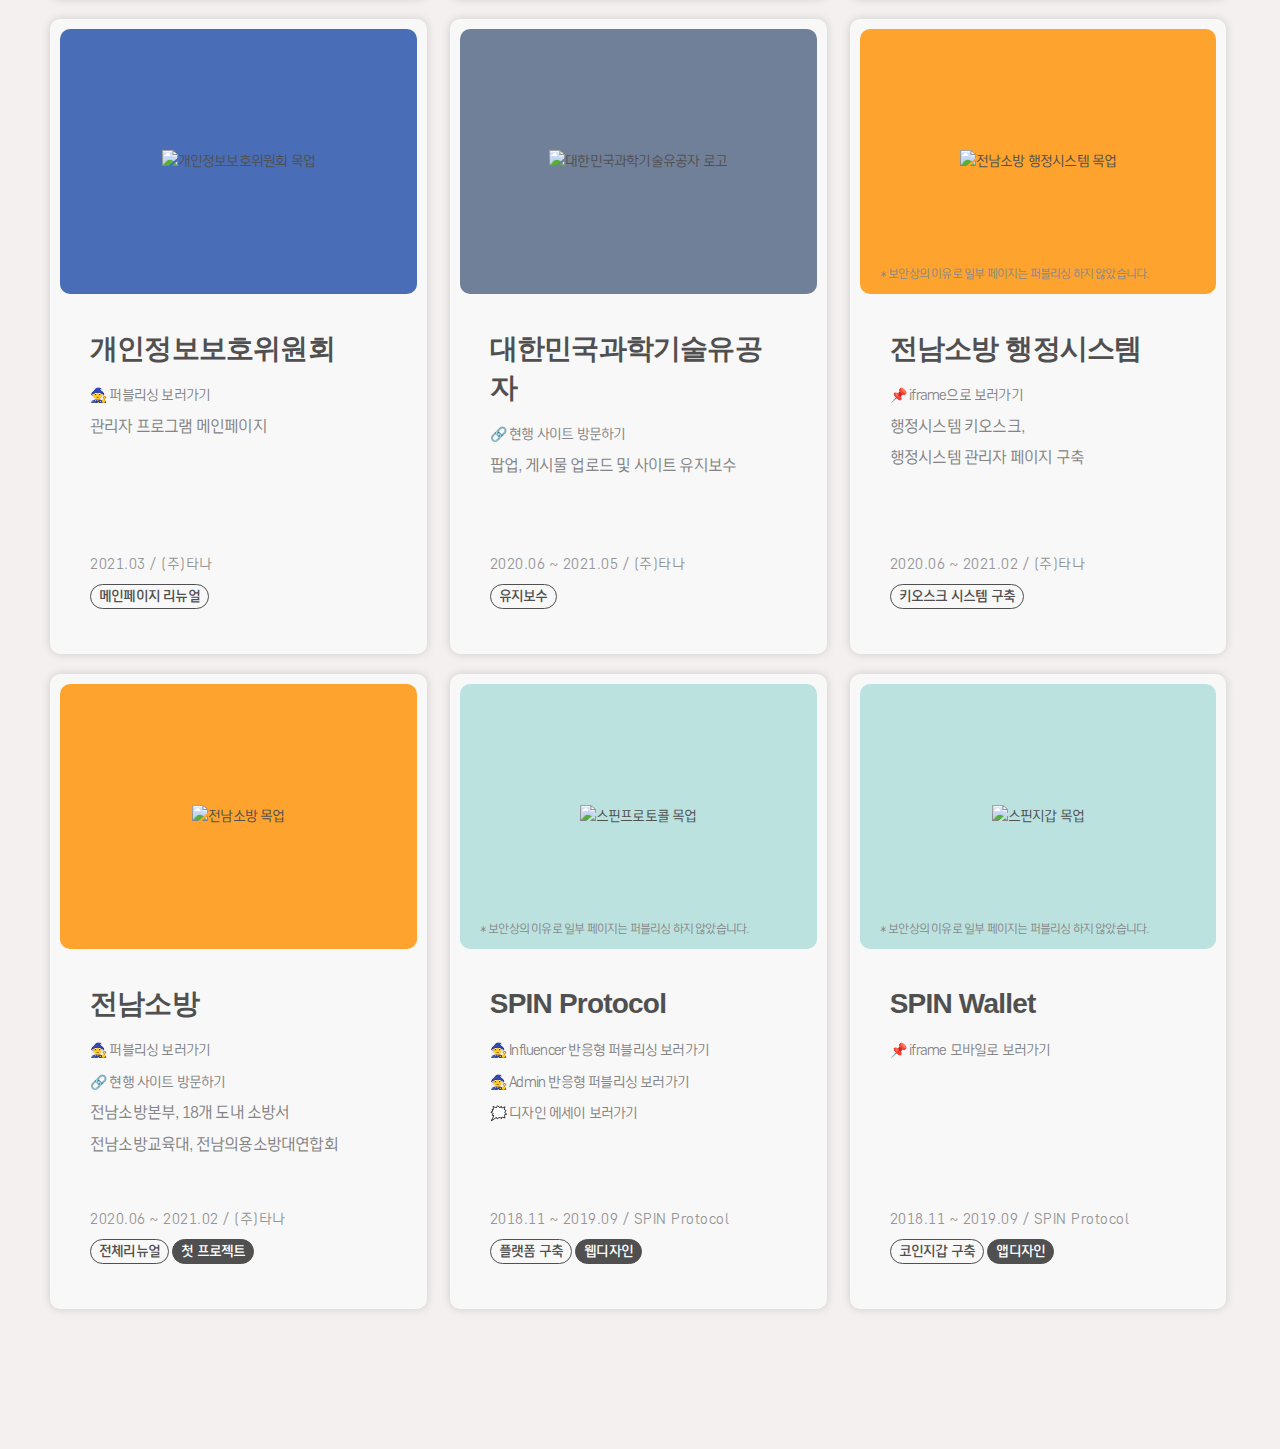
==== commit 9039586e: "Update index.html" ====
--- a/2021/index.html
+++ b/2021/index.html
@@ -1,13 +1,13 @@
 <!DOCTYPE html>
 <html lang="ko">
 <head>
-    <title>2021 포트폴리오 작업</title>
+    <title>2022 포트폴리오 작업</title>
     <meta charset="UTF-8"/>
     <meta http-equiv="X-UA-Compatible" content="IE=Edge"/>
     <meta name="viewport" content="width=device-width,initial-scale=1.0,minimum-scale=1.0,maximum-scale=1.0"/>
     <meta name="title" content="포트폴리오"/>
     <meta name="keywords" content="포트폴리오"/>
-    <meta name="description" content="2021 이정주 포트폴리오에 대한 정보를 제공합니다."/>
+    <meta name="description" content="2022 이정주 포트폴리오에 대한 정보를 제공합니다."/>
     <link rel="stylesheet" href="css/2021_index.css" />
     <link rel="icon" href="images/favicon.ico" type="image/x-icon" />
     <script src="https://code.jquery.com/jquery-3.6.0.min.js" integrity="sha256-/xUj+3OJU5yExlq6GSYGSHk7tPXikynS7ogEvDej/m4=" crossorigin="anonymous"></script>
@@ -22,22 +22,25 @@
 	<main>
 		<div class="container">
 <!-- s : 실무작업 -->
-            <h2 id="work1">실무작업</h2>
+            <!-- <h2 id="work1">실무작업</h2> -->
             <ol class="area">
                 <li>
                     <div class="thumb" style="background-color: #e3e3e3;">
-                        <a href="#" target="_blank">
-                            <img class="trk" src="images/logo_trk.png" alt="trk 고도화사업 관리자시스템"/>
-                        </a>
-                    </div>
-                    <div class="inbox_wrap">
-                        <h3 class="tit">TradeKorea 고도화사업 관리자시스템</h3>
-                        <ul class="link">
-                            <!-- <li><a href="#" target="_blank">🧙 반응형 퍼블리싱 보러가기</a></li> -->
-                            <li>관리자사이트 구축 프로그램으로 작업진행중</li>
-                        </ul>
-                        <div class="sub">
-                            <span class="info">2021.06 ~ 진행중 / (주)타나</span>
+                        <a href="https://jungjooo.github.io/portfolio/tana/trk/directory.html" target="_blank">
+                            <img src="https://jungjooo.github.io/portfolio/images/device_trk.png" alt="trk 고도화사업 관리자시스템"/>
+                            <p>* 보안상의 이유로 일부 페이지는 퍼블리싱 하지 않았습니다.</p>
+                        </a>
+                    </div>
+                    <div class="inbox_wrap">
+                        <h3 class="tit">거래알선 활성화를 위한 TradeKorea 고도화</h3>
+                        <ul class="link">
+                            <li><a href="https://jungjooo.github.io/portfolio/tana/trk/admin/admin_directory.html" target="_blank">🧙 Admin 퍼블리싱 보러가기</a></li>
+                            <li><a href="https://jungjooo.github.io/portfolio/tana/trk/koms/koms_directory.html" target="_blank">🧙 Koms 퍼블리싱 보러가기</a></li>
+                            <li><a href="https://jungjooo.github.io/portfolio/tana/trk/en/en_directory.html" target="_blank">🧙 영문 퍼블리싱 보러가기</a></li>
+                            <li><a href="https://jungjooo.github.io/portfolio/tana/trk/cn/cn_directory.html" target="_blank">🧙 중문 퍼블리싱 보러가기</a></li>
+                        </ul>
+                        <div class="sub">
+                            <span class="info">2021.06 ~ 2021.12 / (주)타나</span>
                             <em class="tag1">전체리뉴얼</em>
                             <em class="tag2">파견</em>
                         </div>
@@ -54,7 +57,6 @@
                         <ul class="link">
                             <li><a href="https://jungjooo.github.io/portfolio/tana/msit/login-msit.html" target="_blank">🧙 로그인 퍼블리싱 보러가기</a></li>
                             <li><a href="https://jungjooo.github.io/portfolio/tana/msit/main-msit-mobile.html" target="_blank">🧙 모바일 퍼블리싱 보러가기</a></li>
-                            <!-- <li>클라이언트가 원하는 방식의 폴더관리와 기존에 있던 마크업을 유지하면서 클래스 추가로 작업하다보니 작은 프로젝트였지만 어려움이 있었다.</li> -->
                         </ul>
                         <div class="sub">
                             <span class="info">2021.06 / (주)타나</span>
@@ -62,24 +64,6 @@
                         </div>
                     </div>
                 </li>
-                <!-- <li>
-                    <div class="thumb" style="background-color: #ffe2d8;">
-                        <a href="#" target="_blank">
-                            <img src="https://jungjooo.github.io/portfolio/images/device_tago.png" alt="tago 목업"/>
-                        </a>
-                    </div>
-                    <div class="inbox_wrap">
-                        <h3 class="tit">TAGO 타고</h3>
-                        <ul class="link">
-                            <li><a href="#" target="_blank">🔗 현행 사이트 방문하기</a></li>
-                            <li>참여율 20%</li>
-                        </ul>
-                        <div class="sub">
-                            <span class="info">2021.04 ~ 2021.05 / (주)타나</span>
-                            <em class="tag1">신규사이트 구축</em>
-                        </div>
-                    </div>
-                </li> -->
                 <li>
                     <div class="thumb" style="background-color: #00a5e3;">
                         <a href="https://jungjooo.github.io/portfolio-design/iframe/mobile_ibk.html" target="_blank">
@@ -91,11 +75,6 @@
                         <h3 class="tit">IBK 기업은행 마이데이터 구축 프로그램</h3>
                         <ul class="link">
                             <li><a href="https://jungjooo.github.io/portfolio-design/iframe/mobile_ibk.html" target="_blank">📌 iframe 모바일로 보러가기</a></li>
-                            <li>- 짧은시간이였지만 많은것을 배운 첫 파견</li>
-                            <!-- <li>파견, 기획, 디자인, 개발 부서와 협업하여 프로젝트를 진행</li> -->
-                            <!-- <li>1달밖에 안되지만 가장 힘들었던 프로젝트, 왜냐하면 처음으로 혼자 파견을 나갔기 때문이다.
-                                어떻게 이겨냈느냐면 처음써보는 웹스퀘어라서...그 부담감때문에 힘들었는데 개발자분들과의 협업으로 서로 양보하면서
-                                마크업과 태그들을 정리하면서 프로젝트를 진행하였기 때문에 수월하게 진행할 수 있었던 것 같다.</li> -->
                         </ul>
                         <div class="sub">
                             <span class="info">2021.04 ~ 2021.05 / (주)타나</span>
@@ -227,12 +206,6 @@
                             <li><a href="https://www.jnsobang.go.kr/jnsobang/" target="_blank">🔗 현행 사이트 방문하기</a></li>
                             <li>전남소방본부, 18개 도내 소방서</li>
                             <li>전남소방교육대, 전남의용소방대연합회</li>
-                            <li>- 혼자 작업했고, 가장 미숙했던 첫 프로젝트</li>
-                            <!-- <li>이것을 계기로 파일과 폴더 정리의 중요성을 알게되었다.</li>
-                            <li>처음으로 큰 프로젝트를 처음으로 맡아서 해보아서 다사다난했지만 많은 시행착오를 겪었고, 부족한점과 배워야할점을 실전경험을 통해 알 수 있었다.</li>
-                            <li>scss로 작업하다가 회사공유파일에 넣고 작업하다가 파일이 손실이 되어서 남아있는 style.css로 작업하다보니 더 복잡해졌고 어려움이 많았던 작업이였다.</li>
-                            <li>CMS 솔루션을 처음 사용해보았고 사이트구성부터 메뉴, 게시판 생성부터 관리까지 해보았던 경험이 있다.</li>
-                            <li>단독으로 프로젝트를 맡아서 개발자 1명, 디자이너 1명으로 이루어져서 프로젝트를 진행해보았다.</li> -->
                         </ul>
                         <div class="sub">
                             <span class="info">2020.06 ~ 2021.02 / (주)타나</span>
@@ -283,122 +256,9 @@
                 </li>
             </ol>
 <!-- e : 실무작업 -->
-<!-- s : 개인작업 -->
-            <h2 id="work2">개인작업</h2>
-            <ol class="area">
-                <li>
-                    <div class="thumb" style="background-color: #1c1c1c;">
-                        <a href="https://jungjooo.github.io/portfolio/eone/eone.html" target="_blank">
-                            <img src="https://jungjooo.github.io/portfolio/images/device_eone.png" alt="이원 목업"/>
-                        </a>
-                    </div>
-                    <div class="inbox_wrap">
-                        <h3 class="tit">eone</h3>
-                        <ul class="link">
-                            <li><a href="https://jungjooo.github.io/portfolio/eone/eone.html" target="_blank">🧙 반응형 퍼블리싱 보러가기</a></li>
-                            <li><a href="https://jungjooo.github.io/portfolio-design/iframe/pc_eone.html" target="_blank">📌 iframe으로 보러가기</a></li>
-                            <li><a href="https://jungjooo.github.io/portfolio-design/essay/essay_wrap/essay_eone.html" target="_blank">🗯️ 디자인 에세이 보러가기</a></li>
-                            <li>첫 웹디자인 작업이자, 첫 퍼블리싱한 작업</li>
-                        </ul>
-                        <div class="sub">
-                            <span class="info">2017.10 ~ 2018.03</span>
-                            <em class="tag2">웹디자인</em>
-                        </div>
-                    </div>
-                </li>
-                <li>
-                    <div class="thumb" style="background-color: #ededec;">
-                        <a href="https://jungjooo.github.io/portfolio/nendo/nendo.html" target="_blank">
-                            <img src="https://jungjooo.github.io/portfolio/images/device_nendo.png" alt="넨도 목업"/>
-                        </a>
-                    </div>
-                    <div class="inbox_wrap">
-                        <h3 class="tit">NENDO</h3>
-                        <ul class="link">
-                            <li><a href="https://jungjooo.github.io/portfolio/nendo/nendo.html" target="_blank">🧙 반응형 퍼블리싱 보러가기</a></li>
-                            <li><a href="https://jungjooo.github.io/portfolio-design/iframe/response_nendo.html" target="_blank">📌 iframe 반응형으로 보러가기</a></li>
-                            <li><a href="https://jungjooo.github.io/portfolio-design/essay/essay_wrap/essay_nendo.html" target="_blank">🗯️ 디자인 에세이 보러가기</a></li>
-                        </ul>
-                        <div class="sub">
-                            <span class="info">2017.10 ~ 2018.03</span>
-                            <em class="tag2">웹디자인</em>
-                        </div>
-                    </div>
-                </li>
-                <li>
-                    <div class="thumb" style="background-color: #767676;">
-                        <a href="https://jungjooo.github.io/portfolio/beo/beo.html" target="_blank">
-                            <img src="https://jungjooo.github.io/portfolio/images/device_beo.png" alt="베오플레이 목업"/>
-                        </a>
-                    </div>
-                    <div class="inbox_wrap">
-                        <h3 class="tit">Beo</h3>
-                        <ul class="link">
-                            <li><a href="https://jungjooo.github.io/portfolio/beo/beo.html" target="_blank">🧙 반응형 퍼블리싱 보러가기</a></li>
-                            <li>메인페이지, 반응형</li>
-                            <li>HTML, CSS, JAVASCRIPT</li>
-                        </ul>
-                        <div class="sub">
-                            <em class="tag1">실습</em>
-                        </div>
-                    </div>
-                </li>
-                <li>
-                    <div class="thumb" style="background-color: #b5abef;">
-                        <a href="https://jungjooo.github.io/portfolio/starwars/starwars.html" target="_blank">
-                            <img src="https://jungjooo.github.io/portfolio/images/device_sta.png" alt="스타워즈 목업"/>
-                        </a>
-                    </div>
-                    <div class="inbox_wrap">
-                        <h3 class="tit">STARWARS</h3>
-                        <ul class="link">
-                            <li><a href="https://jungjooo.github.io/portfolio/starwars/starwars.html" target="_blank">🧙 반응형 퍼블리싱 보러가기</a></li>
-                            <li>메인페이지, 반응형</li>
-                            <li>HTML, CSS, JAVASCRIPT</li>
-                        </ul>
-                        <div class="sub">
-                            <em class="tag1">실습</em>
-                        </div>
-                    </div>
-                </li>
-                <li>
-                    <div class="thumb" style="background-color: #efdae5;">
-                        <a href="https://jungjooo.github.io/portfolio/linefriends/linefriends.html" target="_blank">
-                            <img src="https://jungjooo.github.io/portfolio/images/device_line.png" alt="라인프렌즈 목업"/>
-                        </a>
-                    </div>
-                    <div class="inbox_wrap">
-                        <h3 class="tit">LINEFRIENDS</h3>
-                        <ul class="link">
-                            <li><a href="https://jungjooo.github.io/portfolio/linefriends/linefriends.html" target="_blank">🧙 반응형 퍼블리싱 보러가기</a></li>
-                            <li>메인페이지, 반응형</li>
-                            <li>HTML, CSS, JAVASCRIPT</li>
-                        </ul>
-                        <div class="sub">
-                            <em class="tag1">실습</em>
-                        </div>
-                    </div>
-                </li>
-            </ol>
-<!-- e : 개인작업 -->
         </div>
     </main>
 
-    <!-- <script>
-        $(document).ready(function() {
-            var work1 = $("#work1").position();
-            var work2 = $("#work2").position();
-            $('.work1_link').click(function() {
-                $('html, body').animate({scrollTop: work1.top}, 500);
-                return false;
-            });
-            $('.work2_link').click(function() {
-                $('html, body').animate({scrollTop: work2.top}, 500);
-                return false;
-            });
-        });
-    </script> -->
-    
 <ul style="display: none;">
     <li>🍔</li>
     <li>😀</li>
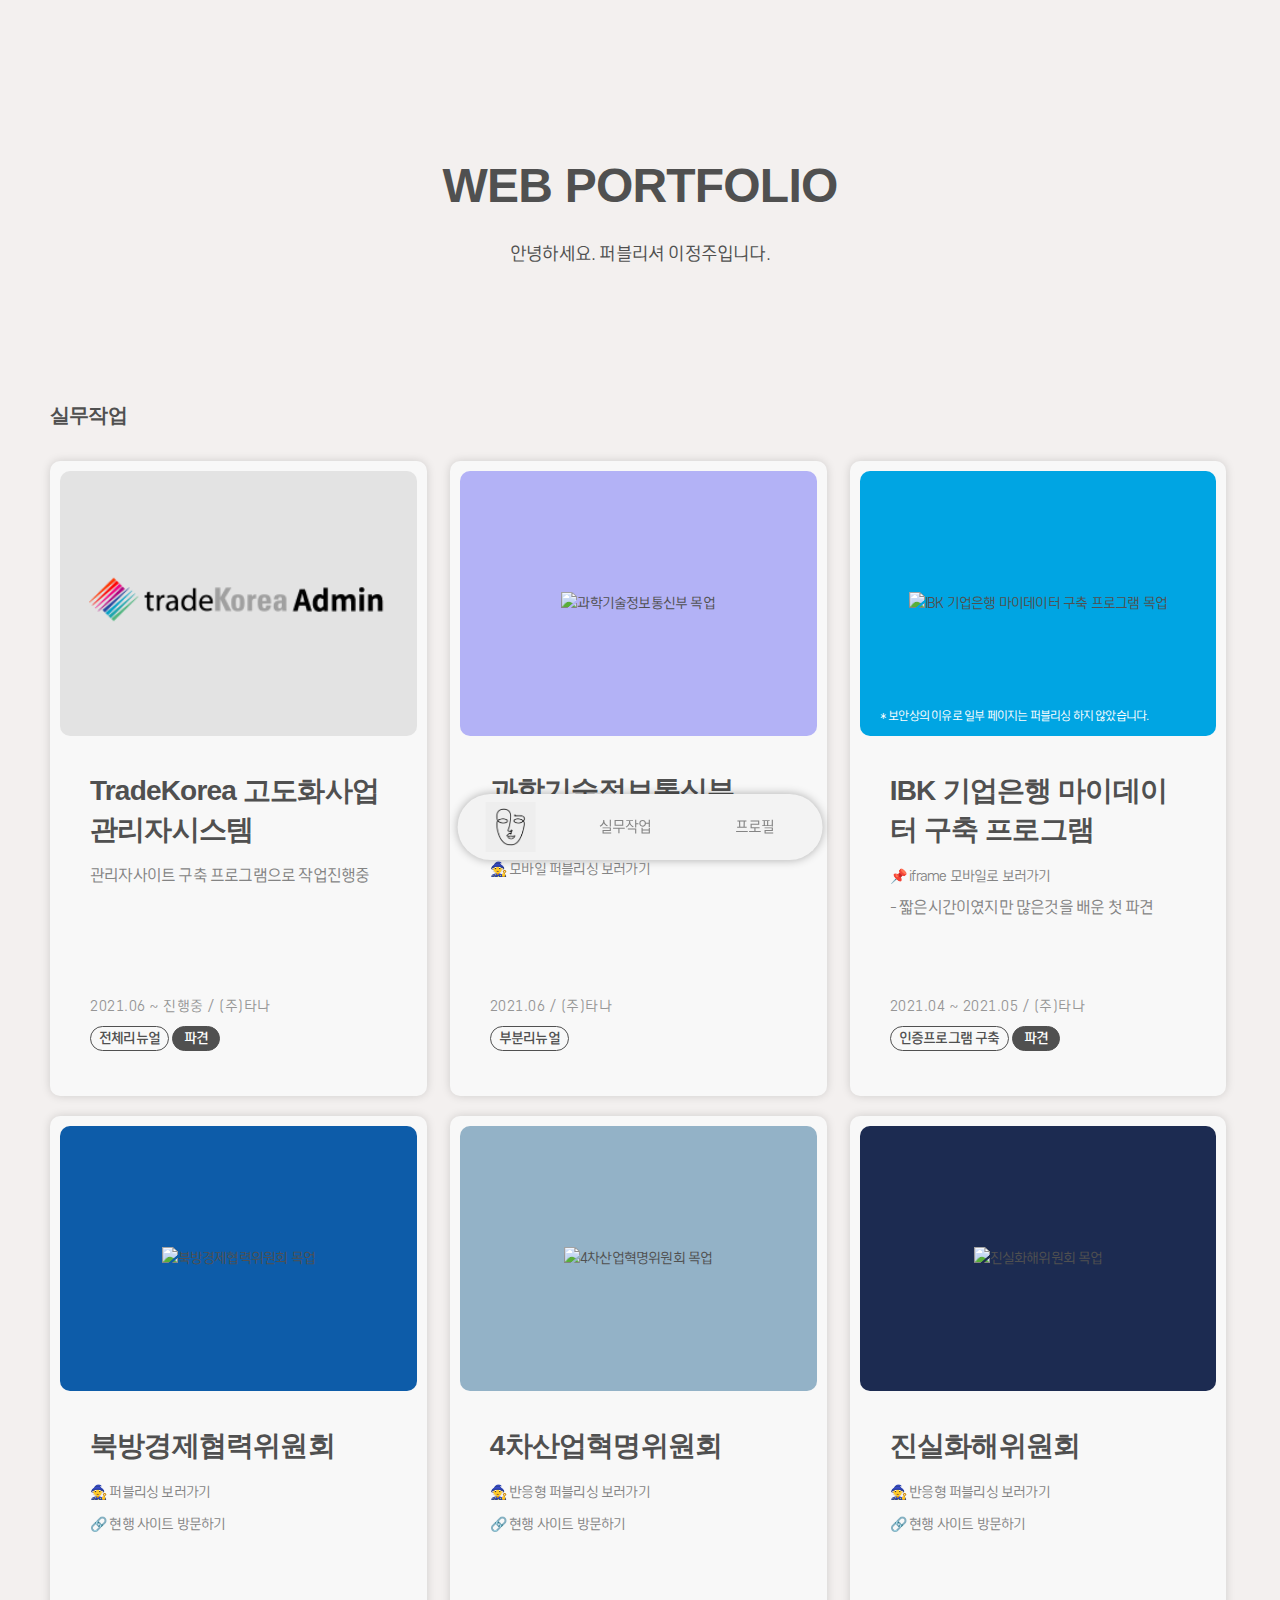
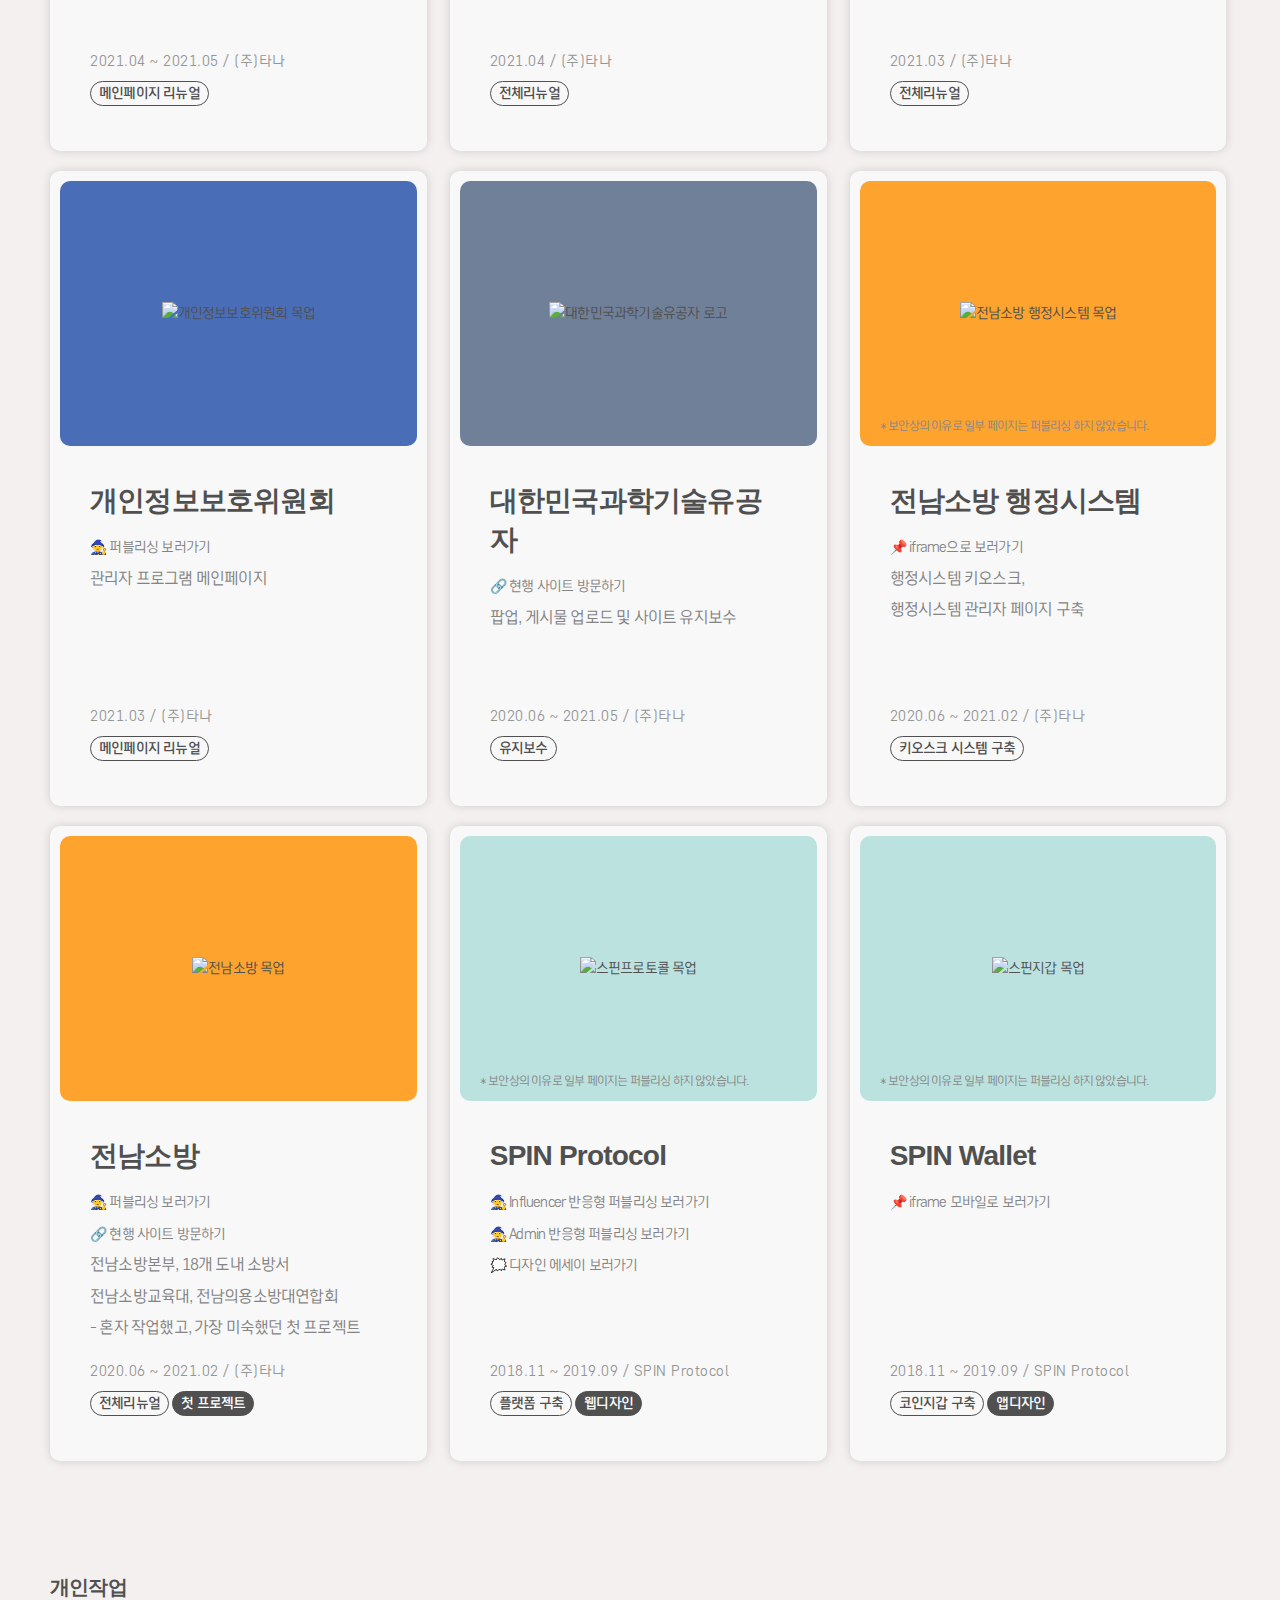
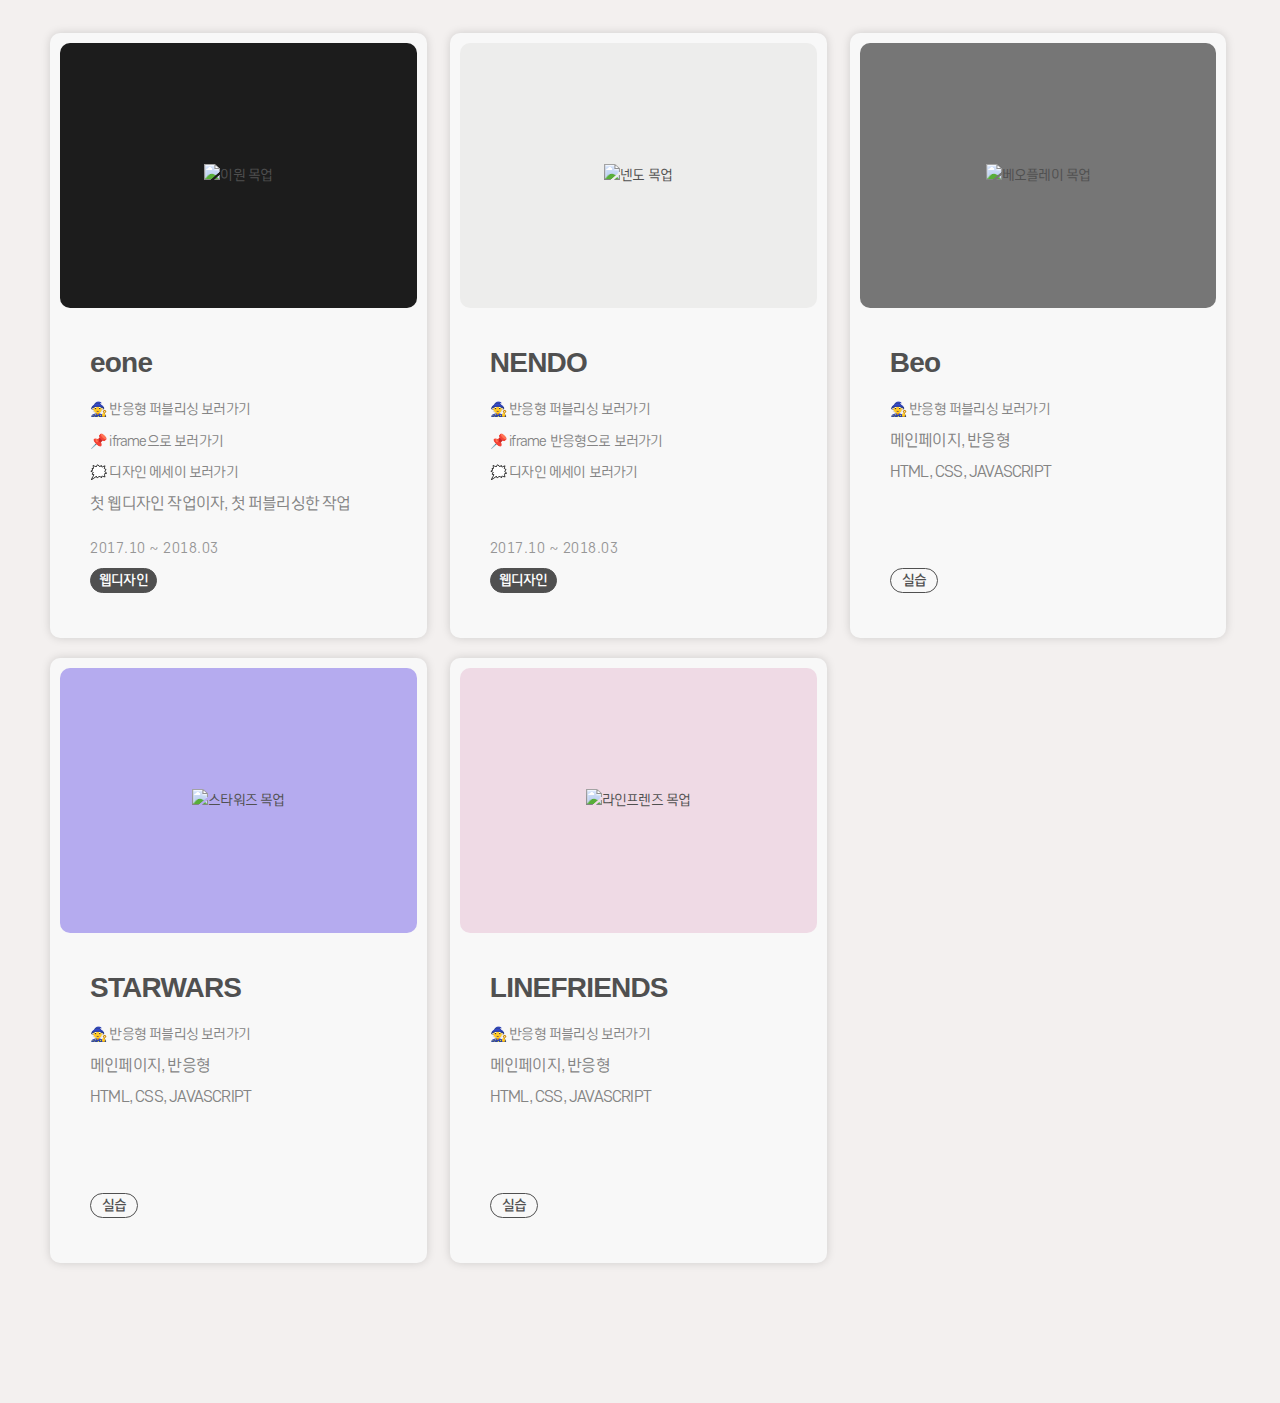
==== commit f4d63664: "Update index.html" ====
--- a/2021/index.html
+++ b/2021/index.html
@@ -1,13 +1,13 @@
 <!DOCTYPE html>
 <html lang="ko">
 <head>
-    <title>2022 포트폴리오 작업</title>
+    <title>2021 포트폴리오 작업</title>
     <meta charset="UTF-8"/>
     <meta http-equiv="X-UA-Compatible" content="IE=Edge"/>
     <meta name="viewport" content="width=device-width,initial-scale=1.0,minimum-scale=1.0,maximum-scale=1.0"/>
     <meta name="title" content="포트폴리오"/>
     <meta name="keywords" content="포트폴리오"/>
-    <meta name="description" content="2022 이정주 포트폴리오에 대한 정보를 제공합니다."/>
+    <meta name="description" content="2021 이정주 포트폴리오에 대한 정보를 제공합니다."/>
     <link rel="stylesheet" href="css/2021_index.css" />
     <link rel="icon" href="images/favicon.ico" type="image/x-icon" />
     <script src="https://code.jquery.com/jquery-3.6.0.min.js" integrity="sha256-/xUj+3OJU5yExlq6GSYGSHk7tPXikynS7ogEvDej/m4=" crossorigin="anonymous"></script>
@@ -22,25 +22,22 @@
 	<main>
 		<div class="container">
 <!-- s : 실무작업 -->
-            <!-- <h2 id="work1">실무작업</h2> -->
+            <h2 id="work1">실무작업</h2>
             <ol class="area">
                 <li>
                     <div class="thumb" style="background-color: #e3e3e3;">
-                        <a href="https://jungjooo.github.io/portfolio/tana/trk/directory.html" target="_blank">
-                            <img src="https://jungjooo.github.io/portfolio/images/device_trk.png" alt="trk 고도화사업 관리자시스템"/>
-                            <p>* 보안상의 이유로 일부 페이지는 퍼블리싱 하지 않았습니다.</p>
-                        </a>
-                    </div>
-                    <div class="inbox_wrap">
-                        <h3 class="tit">거래알선 활성화를 위한 TradeKorea 고도화</h3>
-                        <ul class="link">
-                            <li><a href="https://jungjooo.github.io/portfolio/tana/trk/admin/admin_directory.html" target="_blank">🧙 Admin 퍼블리싱 보러가기</a></li>
-                            <li><a href="https://jungjooo.github.io/portfolio/tana/trk/koms/koms_directory.html" target="_blank">🧙 Koms 퍼블리싱 보러가기</a></li>
-                            <li><a href="https://jungjooo.github.io/portfolio/tana/trk/en/en_directory.html" target="_blank">🧙 영문 퍼블리싱 보러가기</a></li>
-                            <li><a href="https://jungjooo.github.io/portfolio/tana/trk/cn/cn_directory.html" target="_blank">🧙 중문 퍼블리싱 보러가기</a></li>
-                        </ul>
-                        <div class="sub">
-                            <span class="info">2021.06 ~ 2021.12 / (주)타나</span>
+                        <a href="#" target="_blank">
+                            <img class="trk" src="images/logo_trk.png" alt="trk 고도화사업 관리자시스템"/>
+                        </a>
+                    </div>
+                    <div class="inbox_wrap">
+                        <h3 class="tit">TradeKorea 고도화사업 관리자시스템</h3>
+                        <ul class="link">
+                            <!-- <li><a href="#" target="_blank">🧙 반응형 퍼블리싱 보러가기</a></li> -->
+                            <li>관리자사이트 구축 프로그램으로 작업진행중</li>
+                        </ul>
+                        <div class="sub">
+                            <span class="info">2021.06 ~ 진행중 / (주)타나</span>
                             <em class="tag1">전체리뉴얼</em>
                             <em class="tag2">파견</em>
                         </div>
@@ -57,6 +54,7 @@
                         <ul class="link">
                             <li><a href="https://jungjooo.github.io/portfolio/tana/msit/login-msit.html" target="_blank">🧙 로그인 퍼블리싱 보러가기</a></li>
                             <li><a href="https://jungjooo.github.io/portfolio/tana/msit/main-msit-mobile.html" target="_blank">🧙 모바일 퍼블리싱 보러가기</a></li>
+                            <!-- <li>클라이언트가 원하는 방식의 폴더관리와 기존에 있던 마크업을 유지하면서 클래스 추가로 작업하다보니 작은 프로젝트였지만 어려움이 있었다.</li> -->
                         </ul>
                         <div class="sub">
                             <span class="info">2021.06 / (주)타나</span>
@@ -64,6 +62,24 @@
                         </div>
                     </div>
                 </li>
+                <!-- <li>
+                    <div class="thumb" style="background-color: #ffe2d8;">
+                        <a href="#" target="_blank">
+                            <img src="https://jungjooo.github.io/portfolio/images/device_tago.png" alt="tago 목업"/>
+                        </a>
+                    </div>
+                    <div class="inbox_wrap">
+                        <h3 class="tit">TAGO 타고</h3>
+                        <ul class="link">
+                            <li><a href="#" target="_blank">🔗 현행 사이트 방문하기</a></li>
+                            <li>참여율 20%</li>
+                        </ul>
+                        <div class="sub">
+                            <span class="info">2021.04 ~ 2021.05 / (주)타나</span>
+                            <em class="tag1">신규사이트 구축</em>
+                        </div>
+                    </div>
+                </li> -->
                 <li>
                     <div class="thumb" style="background-color: #00a5e3;">
                         <a href="https://jungjooo.github.io/portfolio-design/iframe/mobile_ibk.html" target="_blank">
@@ -75,6 +91,11 @@
                         <h3 class="tit">IBK 기업은행 마이데이터 구축 프로그램</h3>
                         <ul class="link">
                             <li><a href="https://jungjooo.github.io/portfolio-design/iframe/mobile_ibk.html" target="_blank">📌 iframe 모바일로 보러가기</a></li>
+                            <li>- 짧은시간이였지만 많은것을 배운 첫 파견</li>
+                            <!-- <li>파견, 기획, 디자인, 개발 부서와 협업하여 프로젝트를 진행</li> -->
+                            <!-- <li>1달밖에 안되지만 가장 힘들었던 프로젝트, 왜냐하면 처음으로 혼자 파견을 나갔기 때문이다.
+                                어떻게 이겨냈느냐면 처음써보는 웹스퀘어라서...그 부담감때문에 힘들었는데 개발자분들과의 협업으로 서로 양보하면서
+                                마크업과 태그들을 정리하면서 프로젝트를 진행하였기 때문에 수월하게 진행할 수 있었던 것 같다.</li> -->
                         </ul>
                         <div class="sub">
                             <span class="info">2021.04 ~ 2021.05 / (주)타나</span>
@@ -206,6 +227,12 @@
                             <li><a href="https://www.jnsobang.go.kr/jnsobang/" target="_blank">🔗 현행 사이트 방문하기</a></li>
                             <li>전남소방본부, 18개 도내 소방서</li>
                             <li>전남소방교육대, 전남의용소방대연합회</li>
+                            <li>- 혼자 작업했고, 가장 미숙했던 첫 프로젝트</li>
+                            <!-- <li>이것을 계기로 파일과 폴더 정리의 중요성을 알게되었다.</li>
+                            <li>처음으로 큰 프로젝트를 처음으로 맡아서 해보아서 다사다난했지만 많은 시행착오를 겪었고, 부족한점과 배워야할점을 실전경험을 통해 알 수 있었다.</li>
+                            <li>scss로 작업하다가 회사공유파일에 넣고 작업하다가 파일이 손실이 되어서 남아있는 style.css로 작업하다보니 더 복잡해졌고 어려움이 많았던 작업이였다.</li>
+                            <li>CMS 솔루션을 처음 사용해보았고 사이트구성부터 메뉴, 게시판 생성부터 관리까지 해보았던 경험이 있다.</li>
+                            <li>단독으로 프로젝트를 맡아서 개발자 1명, 디자이너 1명으로 이루어져서 프로젝트를 진행해보았다.</li> -->
                         </ul>
                         <div class="sub">
                             <span class="info">2020.06 ~ 2021.02 / (주)타나</span>
@@ -256,9 +283,128 @@
                 </li>
             </ol>
 <!-- e : 실무작업 -->
+<!-- s : 개인작업 -->
+            <h2 id="work2">개인작업</h2>
+            <ol class="area">
+                <li>
+                    <div class="thumb" style="background-color: #1c1c1c;">
+                        <a href="https://jungjooo.github.io/portfolio/eone/eone.html" target="_blank">
+                            <img src="https://jungjooo.github.io/portfolio/images/device_eone.png" alt="이원 목업"/>
+                        </a>
+                    </div>
+                    <div class="inbox_wrap">
+                        <h3 class="tit">eone</h3>
+                        <ul class="link">
+                            <li><a href="https://jungjooo.github.io/portfolio/eone/eone.html" target="_blank">🧙 반응형 퍼블리싱 보러가기</a></li>
+                            <li><a href="https://jungjooo.github.io/portfolio-design/iframe/pc_eone.html" target="_blank">📌 iframe으로 보러가기</a></li>
+                            <li><a href="https://jungjooo.github.io/portfolio-design/essay/essay_wrap/essay_eone.html" target="_blank">🗯️ 디자인 에세이 보러가기</a></li>
+                            <li>첫 웹디자인 작업이자, 첫 퍼블리싱한 작업</li>
+                        </ul>
+                        <div class="sub">
+                            <span class="info">2017.10 ~ 2018.03</span>
+                            <em class="tag2">웹디자인</em>
+                        </div>
+                    </div>
+                </li>
+                <li>
+                    <div class="thumb" style="background-color: #ededec;">
+                        <a href="https://jungjooo.github.io/portfolio/nendo/nendo.html" target="_blank">
+                            <img src="https://jungjooo.github.io/portfolio/images/device_nendo.png" alt="넨도 목업"/>
+                        </a>
+                    </div>
+                    <div class="inbox_wrap">
+                        <h3 class="tit">NENDO</h3>
+                        <ul class="link">
+                            <li><a href="https://jungjooo.github.io/portfolio/nendo/nendo.html" target="_blank">🧙 반응형 퍼블리싱 보러가기</a></li>
+                            <li><a href="https://jungjooo.github.io/portfolio-design/iframe/response_nendo.html" target="_blank">📌 iframe 반응형으로 보러가기</a></li>
+                            <li><a href="https://jungjooo.github.io/portfolio-design/essay/essay_wrap/essay_nendo.html" target="_blank">🗯️ 디자인 에세이 보러가기</a></li>
+                        </ul>
+                        <div class="sub">
+                            <span class="info">2017.10 ~ 2018.03</span>
+                            <em class="tag2">웹디자인</em>
+                        </div>
+                    </div>
+                </li>
+                <li>
+                    <div class="thumb" style="background-color: #767676;">
+                        <a href="https://jungjooo.github.io/portfolio/beo/beo.html" target="_blank">
+                            <img src="https://jungjooo.github.io/portfolio/images/device_beo.png" alt="베오플레이 목업"/>
+                        </a>
+                    </div>
+                    <div class="inbox_wrap">
+                        <h3 class="tit">Beo</h3>
+                        <ul class="link">
+                            <li><a href="https://jungjooo.github.io/portfolio/beo/beo.html" target="_blank">🧙 반응형 퍼블리싱 보러가기</a></li>
+                            <li>메인페이지, 반응형</li>
+                            <li>HTML, CSS, JAVASCRIPT</li>
+                        </ul>
+                        <div class="sub">
+                            <em class="tag1">실습</em>
+                        </div>
+                    </div>
+                </li>
+                <li>
+                    <div class="thumb" style="background-color: #b5abef;">
+                        <a href="https://jungjooo.github.io/portfolio/starwars/starwars.html" target="_blank">
+                            <img src="https://jungjooo.github.io/portfolio/images/device_sta.png" alt="스타워즈 목업"/>
+                        </a>
+                    </div>
+                    <div class="inbox_wrap">
+                        <h3 class="tit">STARWARS</h3>
+                        <ul class="link">
+                            <li><a href="https://jungjooo.github.io/portfolio/starwars/starwars.html" target="_blank">🧙 반응형 퍼블리싱 보러가기</a></li>
+                            <li>메인페이지, 반응형</li>
+                            <li>HTML, CSS, JAVASCRIPT</li>
+                        </ul>
+                        <div class="sub">
+                            <em class="tag1">실습</em>
+                        </div>
+                    </div>
+                </li>
+                <li>
+                    <div class="thumb" style="background-color: #efdae5;">
+                        <a href="https://jungjooo.github.io/portfolio/linefriends/linefriends.html" target="_blank">
+                            <img src="https://jungjooo.github.io/portfolio/images/device_line.png" alt="라인프렌즈 목업"/>
+                        </a>
+                    </div>
+                    <div class="inbox_wrap">
+                        <h3 class="tit">LINEFRIENDS</h3>
+                        <ul class="link">
+                            <li><a href="https://jungjooo.github.io/portfolio/linefriends/linefriends.html" target="_blank">🧙 반응형 퍼블리싱 보러가기</a></li>
+                            <li>메인페이지, 반응형</li>
+                            <li>HTML, CSS, JAVASCRIPT</li>
+                        </ul>
+                        <div class="sub">
+                            <em class="tag1">실습</em>
+                        </div>
+                    </div>
+                </li>
+            </ol>
+<!-- e : 개인작업 -->
         </div>
     </main>
-
+    <nav>
+        <ul class="gnb_menu">
+            <li><a href="index.html"></a></li>
+            <li><a class="work1_link" href="index.html">실무작업</a></li>
+            <li><a href="profile.html">프로필</a></li>
+        </ul>
+    </nav>
+    <!-- <script>
+        $(document).ready(function() {
+            var work1 = $("#work1").position();
+            var work2 = $("#work2").position();
+            $('.work1_link').click(function() {
+                $('html, body').animate({scrollTop: work1.top}, 500);
+                return false;
+            });
+            $('.work2_link').click(function() {
+                $('html, body').animate({scrollTop: work2.top}, 500);
+                return false;
+            });
+        });
+    </script> -->
+    
 <ul style="display: none;">
     <li>🍔</li>
     <li>😀</li>
